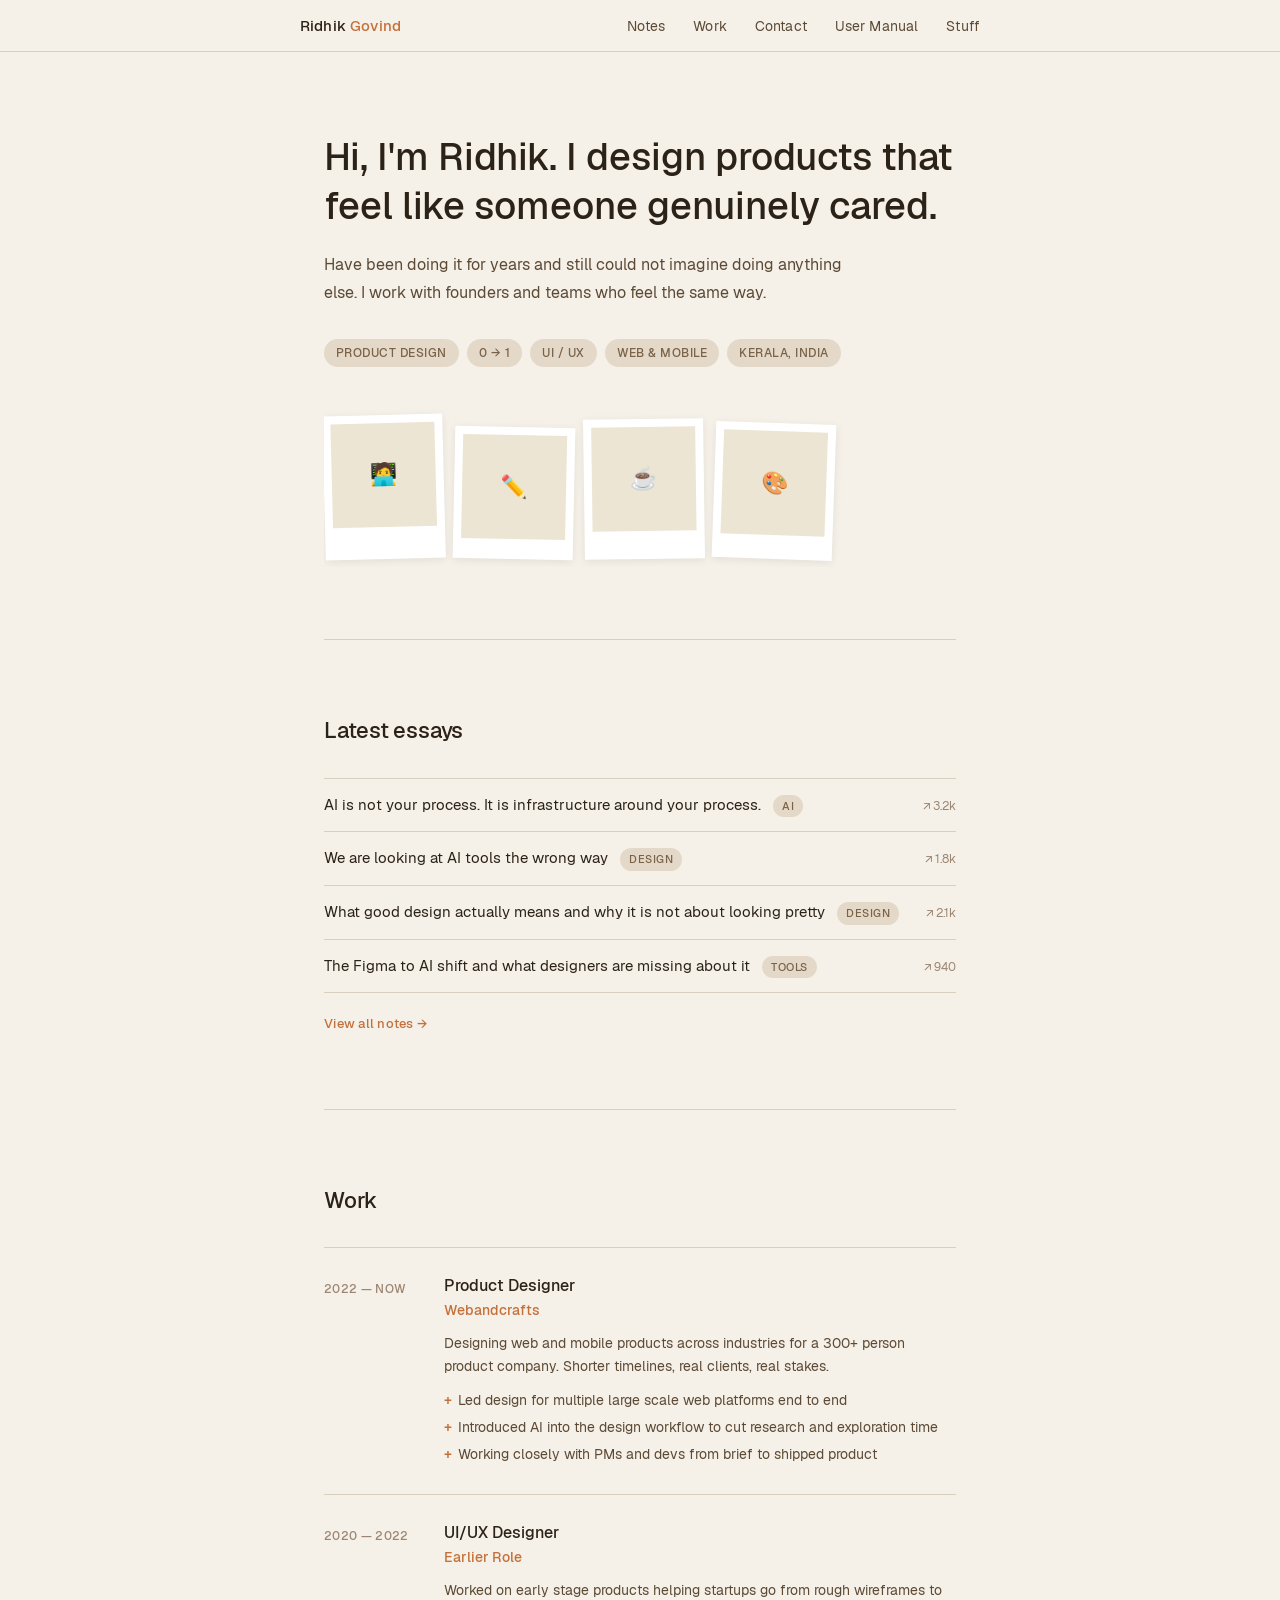
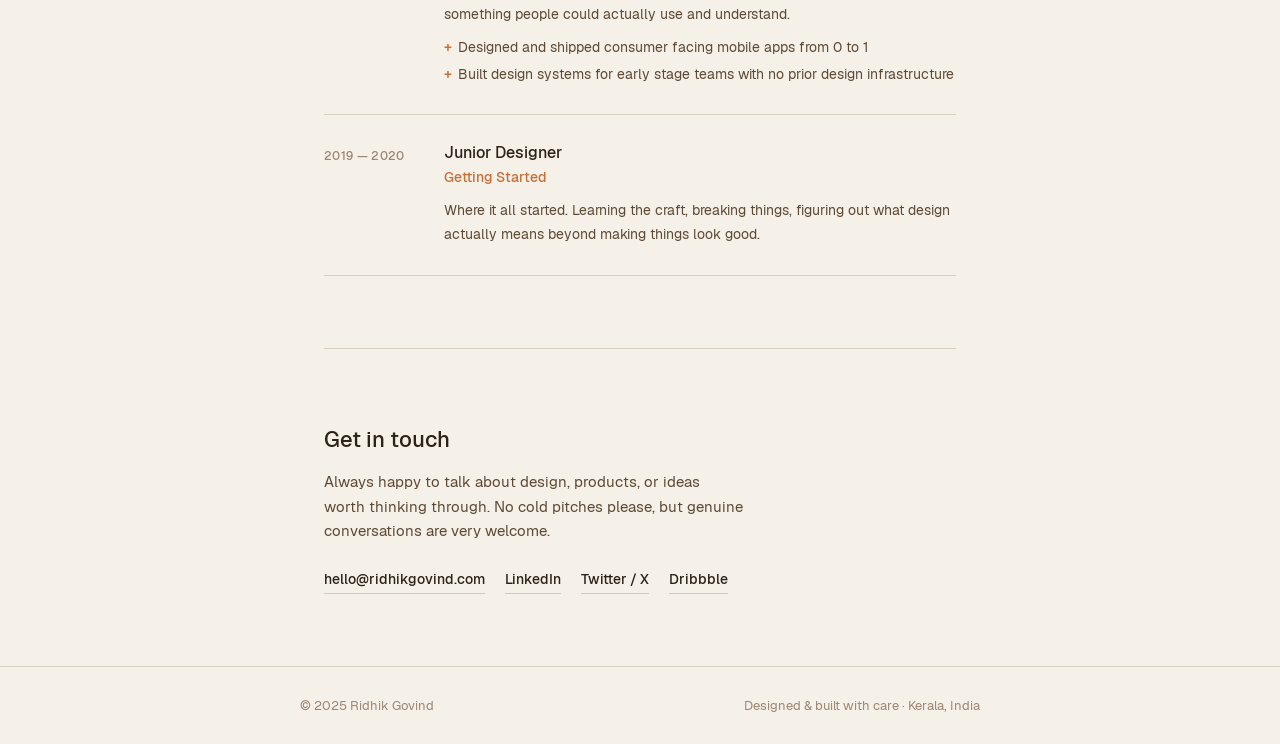
==== index.html @ 0a500653 "intial draft" ====
<!DOCTYPE html>
<html lang="en">

<head>
  <meta charset="UTF-8" />
  <meta name="viewport" content="width=device-width, initial-scale=1.0" />
  <title>Ridhik Govind</title>

  <link rel="stylesheet" href="styles.css">
</head>

<body>

  <!-- NAV -->
  <nav>
    <a href="#" class="nav-name">Ridhik <span>Govind</span></a>
    <ul class="nav-links">
      <li><a href="#writing">Notes</a></li>
      <li><a href="#experience">Work</a></li>
      <li><a href="#contact">Contact</a></li>
      <li><a href="#">User Manual</a></li>
      <li><a href="#">Stuff</a></li>
    </ul>
  </nav>

  <main>

    <!-- HERO -->
    <section class="hero">
      <h1 class="hero-greeting">
        Hi, I'm Ridhik. I design products that feel like someone genuinely cared.


      </h1>
      <p class="hero-sub">
        Have been doing it for years and still could not imagine doing anything else.
        I work with founders and teams who feel the same way.
      </p>
      <div class="hero-tags">
        <span class="tag">Product Design</span>
        <span class="tag">0 → 1</span>
        <span class="tag">UI / UX</span>
        <span class="tag">Web & Mobile</span>
        <span class="tag">Kerala, India</span>
      </div>

      <!-- Polaroid photo placeholders -->
      <div class="photo-strip">
        <div class="polaroid">
          <div class="polaroid-img">🧑‍💻</div>
        </div>
        <div class="polaroid">
          <div class="polaroid-img">✏️</div>
        </div>
        <div class="polaroid">
          <div class="polaroid-img">☕</div>
        </div>
        <div class="polaroid">
          <div class="polaroid-img">🎨</div>
        </div>
      </div>
    </section>

    <!-- WRITING -->
    <section id="writing">
      <h2 class="section-label">Latest essays</h2>
      <div class="essay-list">

        <a href="#" class="essay-item">
          <div class="essay-left">
            <span class="essay-title">AI is not your process. It is infrastructure around your process.</span>
            <span class="essay-tag">AI</span>
          </div>
          <span class="essay-reads">↗ 3.2k</span>
        </a>

        <a href="#" class="essay-item">
          <div class="essay-left">
            <span class="essay-title">We are looking at AI tools the wrong way</span>
            <span class="essay-tag">Design</span>
          </div>
          <span class="essay-reads">↗ 1.8k</span>
        </a>

        <a href="#" class="essay-item">
          <div class="essay-left">
            <span class="essay-title">What good design actually means and why it is not about looking pretty</span>
            <span class="essay-tag">Design</span>
          </div>
          <span class="essay-reads">↗ 2.1k</span>
        </a>

        <a href="#" class="essay-item">
          <div class="essay-left">
            <span class="essay-title">The Figma to AI shift and what designers are missing about it</span>
            <span class="essay-tag">Tools</span>
          </div>
          <span class="essay-reads">↗ 940</span>
        </a>

      </div>
      <a href="#" class="view-all">View all notes →</a>
    </section>

    <!-- EXPERIENCE -->
    <section id="experience">
      <h2 class="section-label">Work</h2>
      <div class="exp-list">

        <div class="exp-item">
          <span class="exp-period">2022 — Now</span>
          <div>
            <div class="exp-role">Product Designer</div>
            <div class="exp-company">Webandcrafts</div>
            <p class="exp-desc">Designing web and mobile products across industries for a 300+ person product company.
              Shorter timelines, real clients, real stakes.</p>
            <ul class="exp-bullets">
              <li>Led design for multiple large scale web platforms end to end</li>
              <li>Introduced AI into the design workflow to cut research and exploration time</li>
              <li>Working closely with PMs and devs from brief to shipped product</li>
            </ul>
          </div>
        </div>

        <div class="exp-item">
          <span class="exp-period">2020 — 2022</span>
          <div>
            <div class="exp-role">UI/UX Designer</div>
            <div class="exp-company">Earlier Role</div>
            <p class="exp-desc">Worked on early stage products helping startups go from rough wireframes to something
              people could actually use and understand.</p>
            <ul class="exp-bullets">
              <li>Designed and shipped consumer facing mobile apps from 0 to 1</li>
              <li>Built design systems for early stage teams with no prior design infrastructure</li>
            </ul>
          </div>
        </div>

        <div class="exp-item">
          <span class="exp-period">2019 — 2020</span>
          <div>
            <div class="exp-role">Junior Designer</div>
            <div class="exp-company">Getting Started</div>
            <p class="exp-desc">Where it all started. Learning the craft, breaking things, figuring out what design
              actually means beyond making things look good.</p>
          </div>
        </div>

      </div>
    </section>

    <!-- CONTACT -->
    <section id="contact">
      <h2 class="contact-heading">Get in touch</h2>
      <p class="contact-sub">
        Always happy to talk about design, products, or ideas worth thinking through. No cold pitches please, but
        genuine conversations are very welcome.
      </p>
      <div class="contact-links">
        <a href="mailto:hello@ridhikgovind.com">hello@ridhikgovind.com</a>
        <a href="#">LinkedIn</a>
        <a href="#">Twitter / X</a>
        <a href="#">Dribbble</a>
      </div>
    </section>

  </main>

  <!-- FOOTER -->
  <footer>
    <span>© 2025 Ridhik Govind</span>
    <span>Designed & built with care · Kerala, India</span>
  </footer>

</body>

</html>
---- styles.css ----
@font-face {
  font-family: 'Geist';
  src: url('fonts/Geist-Regular.woff2') format('woff2');
  font-weight: 400;
  font-style: normal;
  font-display: swap;
}

@font-face {
  font-family: 'Geist';
  src: url('fonts/Geist-Medium.woff2') format('woff2');
  font-weight: 500;
  font-style: normal;
  font-display: swap;
}

@font-face {
  font-family: 'Geist';
  src: url('fonts/Geist-SemiBold.woff2') format('woff2');
  font-weight: 600;
  font-style: normal;
  font-display: swap;
}

@font-face {
  font-family: 'Geist';
  src: url('fonts/Geist-Bold.woff2') format('woff2');
  font-weight: 700;
  font-style: normal;
  font-display: swap;
}

@font-face {
  font-family: 'Geist';
  src: url('fonts/Geist-Black.woff2') format('woff2');
  font-weight: 900;
  font-style: normal;
  font-display: swap;
}

:root {
  --bg:        #f5f0e8;
  --bg-warm:   #ede6d6;
  --bg-card:   #ede5d4;
  --ink:       #2b2218;
  --ink-mid:   #5c4a35;
  --ink-soft:  #9c8672;
  --accent:    #c4703a;
  --accent-lt: #e8c4a0;
  --rule:      #d9cfc0;
  --tag-bg:    #e4d9c8;
  --tag-ink:   #7a6248;
  --serif:     'Geist', sans-serif;
  --sans:      'Geist', sans-serif;
}


*, *::before, *::after { box-sizing: border-box; margin: 0; padding: 0; }

html { scroll-behavior: smooth; }

body {
  background: var(--bg);
  color: var(--ink);
  font-family: var(--sans);
  font-size: 16px;
  line-height: 1.7;
  -webkit-font-smoothing: antialiased;
}

/* NAV */
nav {
  position: sticky;
  top: 0;
  z-index: 100;
  background: var(--bg);
  border-bottom: 1px solid var(--rule);
  padding: 0 max(24px, calc((100vw - 680px) / 2));
  display: flex;
  align-items: center;
  justify-content: space-between;
  height: 52px;
}

.nav-name {
  font-family: var(--serif);
  font-size: 15px;
  font-weight: 500;
  color: var(--ink);
  text-decoration: none;
  letter-spacing: 0.01em;
}

.nav-name span { color: var(--accent); }

.nav-links {
  display: flex;
  gap: 28px;
  list-style: none;
}

.nav-links a {
  font-size: 13.5px;
  color: var(--ink-mid);
  text-decoration: none;
  font-weight: 400;
  letter-spacing: 0.01em;
  transition: color 0.2s;
}

.nav-links a:hover { color: var(--accent); }

/* MAIN CONTENT WRAPPER */
main {
  max-width: 680px;
  margin: 0 auto;
  padding: 0 24px;
}

/* SECTION SPACING */
section { padding: 72px 0; }
section + section { border-top: 1px solid var(--rule); }

/* HERO */
.hero { padding-top: 80px; padding-bottom: 72px; }

.hero-greeting {
  font-family: var(--serif);
  font-size: clamp(28px, 5vw, 38px);
  font-weight: 500;
  line-height: 1.3;
  color: var(--ink);
  margin-bottom: 20px;
}

.hero-greeting em {
  font-style: italic;
  color: var(--accent);
}

.hero-sub {
  font-size: 16px;
  color: var(--ink-mid);
  line-height: 1.75;
  max-width: 520px;
  margin-bottom: 32px;
}

.hero-tags {
  display: flex;
  flex-wrap: wrap;
  gap: 8px;
}

.tag {
  font-size: 12px;
  font-weight: 500;
  letter-spacing: 0.04em;
  text-transform: uppercase;
  background: var(--tag-bg);
  color: var(--tag-ink);
  padding: 4px 12px;
  border-radius: 100px;
}

/* PHOTOS ROW — scattered polaroid feel */
.photo-strip {
  display: flex;
  gap: 10px;
  margin: 40px 0 0;
  padding: 8px 0;
  overflow-x: auto;
  scrollbar-width: none;
}

.photo-strip::-webkit-scrollbar { display: none; }

.polaroid {
  flex-shrink: 0;
  width: 120px;
  background: #fff;
  padding: 8px 8px 20px;
  box-shadow: 0 2px 8px rgba(0,0,0,0.08);
  transform: rotate(-1.5deg);
}

.polaroid:nth-child(2) { transform: rotate(1.2deg); margin-top: 12px; }
.polaroid:nth-child(3) { transform: rotate(-0.8deg); margin-top: 4px; }
.polaroid:nth-child(4) { transform: rotate(2deg); margin-top: 8px; }

.polaroid-img {
  width: 100%;
  aspect-ratio: 1;
  background: var(--bg-card);
  display: flex;
  align-items: center;
  justify-content: center;
  font-size: 22px;
}

/* SECTION HEADERS */
.section-label {
  font-family: var(--serif);
  font-size: 22px;
  font-weight: 500;
  color: var(--ink);
  margin-bottom: 28px;
  letter-spacing: -0.01em;
}

/* WRITING */
.essay-list { display: flex; flex-direction: column; gap: 0; }

.essay-item {
  display: flex;
  align-items: baseline;
  justify-content: space-between;
  gap: 16px;
  padding: 14px 0;
  border-bottom: 1px solid var(--rule);
  text-decoration: none;
  color: inherit;
  transition: color 0.15s;
}

.essay-item:first-child { border-top: 1px solid var(--rule); }
.essay-item:hover .essay-title { color: var(--accent); }

.essay-left { display: flex; align-items: baseline; gap: 12px; flex: 1; min-width: 0; }

.essay-title {
  font-size: 14.5px;
  font-weight: 400;
  color: var(--ink);
  transition: color 0.15s;
  white-space: nowrap;
  overflow: hidden;
  text-overflow: ellipsis;
}

.essay-tag {
  font-size: 11px;
  font-weight: 500;
  letter-spacing: 0.05em;
  text-transform: uppercase;
  background: var(--tag-bg);
  color: var(--tag-ink);
  padding: 2px 9px;
  border-radius: 100px;
  white-space: nowrap;
  flex-shrink: 0;
}

.essay-reads {
  font-size: 12px;
  color: var(--ink-soft);
  white-space: nowrap;
  flex-shrink: 0;
}

.view-all {
  display: inline-flex;
  align-items: center;
  gap: 6px;
  margin-top: 20px;
  font-size: 13px;
  font-weight: 500;
  color: var(--accent);
  text-decoration: none;
  letter-spacing: 0.02em;
  transition: gap 0.2s;
}

.view-all:hover { gap: 10px; }

/* EXPERIENCE */
.exp-list { display: flex; flex-direction: column; gap: 0; }

.exp-item {
  display: grid;
  grid-template-columns: 96px 1fr;
  gap: 0 24px;
  padding: 28px 0;
  border-bottom: 1px solid var(--rule);
}

.exp-item:first-child { border-top: 1px solid var(--rule); }

.exp-period {
  font-size: 11.5px;
  color: var(--ink-soft);
  letter-spacing: 0.03em;
  padding-top: 3px;
  text-transform: uppercase;
  font-weight: 500;
}

.exp-role {
  font-family: var(--serif);
  font-size: 16px;
  font-weight: 500;
  color: var(--ink);
  line-height: 1.3;
  margin-bottom: 2px;
}

.exp-company {
  font-size: 13.5px;
  color: var(--accent);
  font-weight: 500;
  margin-bottom: 10px;
}

.exp-desc {
  font-size: 14px;
  color: var(--ink-mid);
  line-height: 1.7;
}

.exp-bullets {
  margin-top: 10px;
  padding-left: 0;
  list-style: none;
  display: flex;
  flex-direction: column;
  gap: 4px;
}

.exp-bullets li {
  font-size: 13.5px;
  color: var(--ink-mid);
  padding-left: 14px;
  position: relative;
}

.exp-bullets li::before {
  content: '+';
  position: absolute;
  left: 0;
  color: var(--accent);
  font-weight: 600;
}

/* CONTACT */
.contact-heading {
  font-family: var(--serif);
  font-size: 22px;
  font-weight: 500;
  margin-bottom: 12px;
}

.contact-sub {
  font-size: 14.5px;
  color: var(--ink-mid);
  margin-bottom: 24px;
  max-width: 420px;
}

.contact-links {
  display: flex;
  gap: 20px;
  flex-wrap: wrap;
}

.contact-links a {
  font-size: 14px;
  font-weight: 500;
  color: var(--ink);
  text-decoration: none;
  border-bottom: 1.5px solid var(--accent-lt);
  padding-bottom: 1px;
  transition: border-color 0.2s, color 0.2s;
}

.contact-links a:hover {
  color: var(--accent);
  border-color: var(--accent);
}

/* FOOTER */
footer {
  border-top: 1px solid var(--rule);
  padding: 28px max(24px, calc((100vw - 680px) / 2));
  display: flex;
  align-items: center;
  justify-content: space-between;
  font-size: 12.5px;
  color: var(--ink-soft);
}

footer a { color: var(--ink-soft); text-decoration: none; }
footer a:hover { color: var(--accent); }

/* FADE IN */
@keyframes fadeUp {
  from { opacity: 0; transform: translateY(16px); }
  to   { opacity: 1; transform: translateY(0); }
}

.hero-greeting { animation: fadeUp 0.6s ease both; }
.hero-sub      { animation: fadeUp 0.6s 0.1s ease both; }
.hero-tags     { animation: fadeUp 0.6s 0.2s ease both; }
.photo-strip   { animation: fadeUp 0.6s 0.3s ease both; }

/* RESPONSIVE */
@media (max-width: 520px) {
  .exp-item { grid-template-columns: 1fr; gap: 4px; }
  .exp-period { margin-bottom: 4px; }
  .nav-links { gap: 16px; }
  .nav-links li:nth-child(n+3) { display: none; }
}
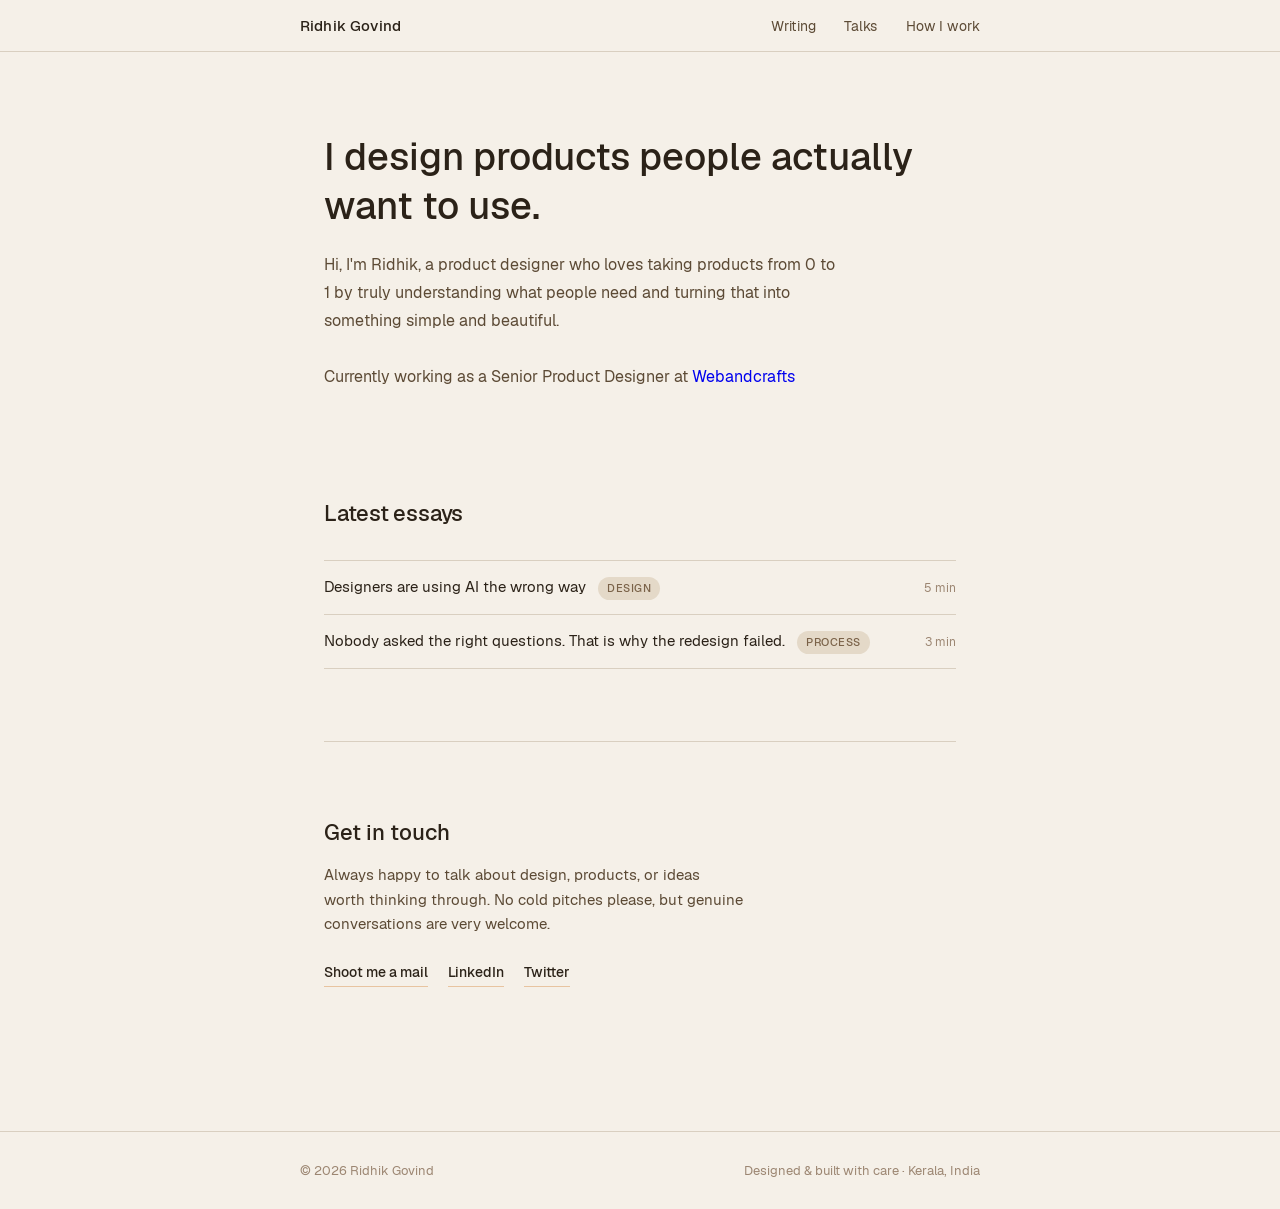
==== commit 6a433eb7: "feat: Implement comprehensive SEO metadata, favicons, and new content pages for writing, talks, and " ====
--- a/index.html
+++ b/index.html
@@ -2,9 +2,64 @@
 <html lang="en">
 
 <head>
+  <!-- Primary Meta Tags -->
   <meta charset="UTF-8" />
   <meta name="viewport" content="width=device-width, initial-scale=1.0" />
-  <title>Ridhik Govind</title>
+  <title>Ridhik Govind — Product Designer </title>
+  <meta name="title" content="Ridhik Govind - Product Designer" />
+  <meta name="description" content="I design products people actually want to use." />
+  <meta name="keywords"
+    content="product designer, UI UX designer, product designer India, Ridhik Govind, senior product designer, UX designer , product design portfolio" />
+  <meta name="author" content="Ridhik Govind" />
+  <meta name="robots" content="index, follow" />
+  <link rel="canonical" href="https://ridhikgovind.com/" />
+
+  <!-- Open Graph / Facebook / LinkedIn -->
+  <meta property="og:type" content="website" />
+  <meta property="og:url" content="https://ridhikgovind.com/" />
+  <meta property="og:title" content="Ridhik Govind — Product Designer" />
+  <meta property="og:description"
+    content="I design products people actually want to use." />
+  <meta property="og:image" content="https://ridhikgovind.com/og-image.jpg" />
+  <meta property="og:image:width" content="1200" />
+  <meta property="og:image:height" content="630" />
+  <meta property="og:site_name" content="Ridhik Govind" />
+  <meta property="og:locale" content="en_IN" />
+
+  <!-- Twitter Card -->
+  <meta name="twitter:card" content="summary_large_image" />
+  <meta name="twitter:url" content="https://ridhikgovind.com/" />
+  <meta name="twitter:title" content="Ridhik Govind — Product Designer" />
+  <meta name="twitter:description"
+    content="I design products people actually want to use." />
+  <meta name="twitter:image" content="https://ridhikgovind.com/og-image.jpg" />
+  <meta name="twitter:creator" content="@fluffyRidz" />
+
+  <!-- Structured Data / Schema Markup -->
+  <script type="application/ld+json">
+  {
+    "@context": "https://schema.org",
+    "@type": "Person",
+    "name": "Ridhik Govind",
+    "url": "https://ridhikgovind.com",
+    "image": "https://ridhikgovind.com/og-image.jpg",
+    "jobTitle": "Product Designer",
+    "worksFor": {
+      "@type": "Organization",
+      "name": "Webandcrafts"
+    },
+   
+    "description": "I design products people actually want to use.",
+    "sameAs": [
+      "https://in.linkedin.com/in/ridhikgovind",
+      "https://x.com/fluffyRidz"
+    ]
+  }
+  </script>
+
+  <!-- Favicon -->
+  <link rel="icon" type="image/x-icon" href="/favicon.ico" />
+  <link rel="apple-touch-icon" sizes="180x180" href="/apple-touch-icon.png" />
 
   <link rel="stylesheet" href="styles.css">
 </head>
@@ -13,164 +68,87 @@
 
   <!-- NAV -->
   <nav>
-    <a href="#" class="nav-name">Ridhik <span>Govind</span></a>
+    <a href="index.html" class="nav-name">Ridhik Govind</a>
     <ul class="nav-links">
-      <li><a href="#writing">Notes</a></li>
-      <li><a href="#experience">Work</a></li>
-      <li><a href="#contact">Contact</a></li>
-      <li><a href="#">User Manual</a></li>
-      <li><a href="#">Stuff</a></li>
+      <!-- <li><a href="#work">Work</a></li> -->
+      <li><a href="writing.html">Writing</a></li>
+      <li><a href="talks.html">Talks</a></li>
+      <li><a href="how-i-work.html">How I work</a></li>
     </ul>
   </nav>
+
 
   <main>
 
     <!-- HERO -->
     <section class="hero">
       <h1 class="hero-greeting">
-        Hi, I'm Ridhik. I design products that feel like someone genuinely cared.
+        I design products people actually want to use.
+      </h1>
+      <p class="hero-sub">
+        Hi, I'm Ridhik, a product designer who loves taking products from 0 to 1 by truly understanding what people need and turning that into something simple and beautiful. <br><br>
+
+        <span>Currently working as a Senior Product Designer at <a
+            href="https://webandcrafts.com">Webandcrafts</a></span>
+      </p>
 
 
-      </h1>
-      <p class="hero-sub">
-        Have been doing it for years and still could not imagine doing anything else.
-        I work with founders and teams who feel the same way.
-      </p>
-      <div class="hero-tags">
-        <span class="tag">Product Design</span>
-        <span class="tag">0 → 1</span>
-        <span class="tag">UI / UX</span>
-        <span class="tag">Web & Mobile</span>
-        <span class="tag">Kerala, India</span>
-      </div>
 
-      <!-- Polaroid photo placeholders -->
-      <div class="photo-strip">
-        <div class="polaroid">
-          <div class="polaroid-img">🧑‍💻</div>
+
+      <!-- WRITING -->
+      <section id="writing">
+        <h2 class="section-label">Latest essays</h2>
+        <div class="essay-list">
+
+          <a href="writing/designers-using-ai-wrong.html" class="essay-item">
+            <div class="essay-left">
+              <span class="essay-title">Designers are using AI the wrong way</span>
+              <span class="essay-tag">Design</span>
+            </div>
+            <span class="essay-reads">5 min</span>
+          </a>
+
+          <a href="writing/nobody-asked-the-right-questions.html" class="essay-item">
+            <div class="essay-left">
+              <span class="essay-title">Nobody asked the right questions. That is why the redesign failed.</span>
+              <span class="essay-tag">Process</span>
+            </div>
+            <span class="essay-reads">3 min</span>
+          </a>
+
         </div>
-        <div class="polaroid">
-          <div class="polaroid-img">✏️</div>
+        <!-- <a href="writing.html" class="view-all">View all <span>→</span></a> -->
+      </section>
+
+
+
+      <!-- CONTACT -->
+      <section id="contact">
+        <h2 class="contact-heading">Get in touch</h2>
+        <p class="contact-sub">
+          Always happy to talk about design, products, or ideas worth thinking through. No cold pitches please, but
+          genuine conversations are very welcome.
+        </p>
+        <div class="contact-links">
+          <a href="mailto:ridhik.work@gmail.com">Shoot me a mail</a>
+          <a href="https://in.linkedin.com/in/ridhikgovind" target="_blank" rel="noopener noreferrer">LinkedIn</a>
+          <a href="https://x.com/fluffyRidz" target="_blank" rel="noopener noreferrer">Twitter</a>
+          <!-- <a href="about.html">About</a> -->
+
         </div>
-        <div class="polaroid">
-          <div class="polaroid-img">☕</div>
-        </div>
-        <div class="polaroid">
-          <div class="polaroid-img">🎨</div>
-        </div>
-      </div>
-    </section>
-
-    <!-- WRITING -->
-    <section id="writing">
-      <h2 class="section-label">Latest essays</h2>
-      <div class="essay-list">
-
-        <a href="#" class="essay-item">
-          <div class="essay-left">
-            <span class="essay-title">AI is not your process. It is infrastructure around your process.</span>
-            <span class="essay-tag">AI</span>
-          </div>
-          <span class="essay-reads">↗ 3.2k</span>
-        </a>
-
-        <a href="#" class="essay-item">
-          <div class="essay-left">
-            <span class="essay-title">We are looking at AI tools the wrong way</span>
-            <span class="essay-tag">Design</span>
-          </div>
-          <span class="essay-reads">↗ 1.8k</span>
-        </a>
-
-        <a href="#" class="essay-item">
-          <div class="essay-left">
-            <span class="essay-title">What good design actually means and why it is not about looking pretty</span>
-            <span class="essay-tag">Design</span>
-          </div>
-          <span class="essay-reads">↗ 2.1k</span>
-        </a>
-
-        <a href="#" class="essay-item">
-          <div class="essay-left">
-            <span class="essay-title">The Figma to AI shift and what designers are missing about it</span>
-            <span class="essay-tag">Tools</span>
-          </div>
-          <span class="essay-reads">↗ 940</span>
-        </a>
-
-      </div>
-      <a href="#" class="view-all">View all notes →</a>
-    </section>
-
-    <!-- EXPERIENCE -->
-    <section id="experience">
-      <h2 class="section-label">Work</h2>
-      <div class="exp-list">
-
-        <div class="exp-item">
-          <span class="exp-period">2022 — Now</span>
-          <div>
-            <div class="exp-role">Product Designer</div>
-            <div class="exp-company">Webandcrafts</div>
-            <p class="exp-desc">Designing web and mobile products across industries for a 300+ person product company.
-              Shorter timelines, real clients, real stakes.</p>
-            <ul class="exp-bullets">
-              <li>Led design for multiple large scale web platforms end to end</li>
-              <li>Introduced AI into the design workflow to cut research and exploration time</li>
-              <li>Working closely with PMs and devs from brief to shipped product</li>
-            </ul>
-          </div>
-        </div>
-
-        <div class="exp-item">
-          <span class="exp-period">2020 — 2022</span>
-          <div>
-            <div class="exp-role">UI/UX Designer</div>
-            <div class="exp-company">Earlier Role</div>
-            <p class="exp-desc">Worked on early stage products helping startups go from rough wireframes to something
-              people could actually use and understand.</p>
-            <ul class="exp-bullets">
-              <li>Designed and shipped consumer facing mobile apps from 0 to 1</li>
-              <li>Built design systems for early stage teams with no prior design infrastructure</li>
-            </ul>
-          </div>
-        </div>
-
-        <div class="exp-item">
-          <span class="exp-period">2019 — 2020</span>
-          <div>
-            <div class="exp-role">Junior Designer</div>
-            <div class="exp-company">Getting Started</div>
-            <p class="exp-desc">Where it all started. Learning the craft, breaking things, figuring out what design
-              actually means beyond making things look good.</p>
-          </div>
-        </div>
-
-      </div>
-    </section>
-
-    <!-- CONTACT -->
-    <section id="contact">
-      <h2 class="contact-heading">Get in touch</h2>
-      <p class="contact-sub">
-        Always happy to talk about design, products, or ideas worth thinking through. No cold pitches please, but
-        genuine conversations are very welcome.
-      </p>
-      <div class="contact-links">
-        <a href="mailto:hello@ridhikgovind.com">hello@ridhikgovind.com</a>
-        <a href="#">LinkedIn</a>
-        <a href="#">Twitter / X</a>
-        <a href="#">Dribbble</a>
-      </div>
-    </section>
+      </section>
 
   </main>
 
   <!-- FOOTER -->
   <footer>
-    <span>© 2025 Ridhik Govind</span>
+    <span>© <span id="year">2025</span> Ridhik Govind</span>
     <span>Designed & built with care · Kerala, India</span>
   </footer>
+
+  <script>
+    document.getElementById('year').textContent = new Date().getFullYear();
+  </script>
 
 </body>
 
--- a/styles.css
+++ b/styles.css
@@ -39,25 +39,33 @@
 }
 
 :root {
-  --bg:        #f5f0e8;
-  --bg-warm:   #ede6d6;
-  --bg-card:   #ede5d4;
-  --ink:       #2b2218;
-  --ink-mid:   #5c4a35;
-  --ink-soft:  #9c8672;
-  --accent:    #c4703a;
+  --bg: #f5f0e8;
+  --bg-warm: #ede6d6;
+  --bg-card: #ede5d4;
+  --ink: #2b2218;
+  --ink-mid: #5c4a35;
+  --ink-soft: #9c8672;
+  --accent: #c4703a;
   --accent-lt: #e8c4a0;
-  --rule:      #d9cfc0;
-  --tag-bg:    #e4d9c8;
-  --tag-ink:   #7a6248;
-  --serif:     'Geist', sans-serif;
-  --sans:      'Geist', sans-serif;
-}
-
-
-*, *::before, *::after { box-sizing: border-box; margin: 0; padding: 0; }
-
-html { scroll-behavior: smooth; }
+  --rule: #d9cfc0;
+  --tag-bg: #e4d9c8;
+  --tag-ink: #7a6248;
+  --serif: 'Geist', sans-serif;
+  --sans: 'Geist', sans-serif;
+}
+
+
+*,
+*::before,
+*::after {
+  box-sizing: border-box;
+  margin: 0;
+  padding: 0;
+}
+
+html {
+  scroll-behavior: smooth;
+}
 
 body {
   background: var(--bg);
@@ -66,6 +74,33 @@
   font-size: 16px;
   line-height: 1.7;
   -webkit-font-smoothing: antialiased;
+}
+
+/* GLOBAL LINK HOVER UNDERLINE */
+/* Only applies to inline links — block card anchors are excluded */
+a:not(.essay-full-item):not(.essay-item):not(.talk-item):not(.nav-name) {
+  text-underline-offset: 3px;
+  text-decoration-thickness: 1px;
+  text-decoration-color: transparent;
+  transition:
+    color 0.2s ease,
+    text-decoration-color 0.2s ease;
+}
+
+a:not(.essay-full-item):not(.essay-item):not(.talk-item):not(.nav-name):hover {
+  text-decoration: underline;
+  text-decoration-color: var(--accent);
+  text-decoration-thickness: 1px;
+  text-underline-offset: 3px;
+}
+
+/* Card title-only underline on hover */
+.essay-full-item:hover .essay-full-title,
+.essay-item:hover .essay-title {
+  text-decoration: underline;
+  text-decoration-color: var(--accent);
+  text-decoration-thickness: 1px;
+  text-underline-offset: 2px;
 }
 
 /* NAV */
@@ -91,7 +126,9 @@
   letter-spacing: 0.01em;
 }
 
-.nav-name span { color: var(--accent); }
+.nav-name span {
+  color: var(--accent);
+}
 
 .nav-links {
   display: flex;
@@ -108,7 +145,13 @@
   transition: color 0.2s;
 }
 
-.nav-links a:hover { color: var(--accent); }
+.nav-links a:hover {
+  color: var(--accent);
+  text-decoration: underline;
+  text-decoration-color: var(--accent);
+  text-decoration-thickness: 1px;
+  text-underline-offset: 3px;
+}
 
 /* MAIN CONTENT WRAPPER */
 main {
@@ -118,11 +161,19 @@
 }
 
 /* SECTION SPACING */
-section { padding: 72px 0; }
-section + section { border-top: 1px solid var(--rule); }
+section {
+  padding: 72px 0;
+}
+
+section+section {
+  border-top: 1px solid var(--rule);
+}
 
 /* HERO */
-.hero { padding-top: 80px; padding-bottom: 72px; }
+.hero {
+  padding-top: 80px;
+  padding-bottom: 72px;
+}
 
 .hero-greeting {
   font-family: var(--serif);
@@ -173,20 +224,33 @@
   scrollbar-width: none;
 }
 
-.photo-strip::-webkit-scrollbar { display: none; }
+.photo-strip::-webkit-scrollbar {
+  display: none;
+}
 
 .polaroid {
   flex-shrink: 0;
   width: 120px;
   background: #fff;
   padding: 8px 8px 20px;
-  box-shadow: 0 2px 8px rgba(0,0,0,0.08);
+  box-shadow: 0 2px 8px rgba(0, 0, 0, 0.08);
   transform: rotate(-1.5deg);
 }
 
-.polaroid:nth-child(2) { transform: rotate(1.2deg); margin-top: 12px; }
-.polaroid:nth-child(3) { transform: rotate(-0.8deg); margin-top: 4px; }
-.polaroid:nth-child(4) { transform: rotate(2deg); margin-top: 8px; }
+.polaroid:nth-child(2) {
+  transform: rotate(1.2deg);
+  margin-top: 12px;
+}
+
+.polaroid:nth-child(3) {
+  transform: rotate(-0.8deg);
+  margin-top: 4px;
+}
+
+.polaroid:nth-child(4) {
+  transform: rotate(2deg);
+  margin-top: 8px;
+}
 
 .polaroid-img {
   width: 100%;
@@ -209,7 +273,11 @@
 }
 
 /* WRITING */
-.essay-list { display: flex; flex-direction: column; gap: 0; }
+.essay-list {
+  display: flex;
+  flex-direction: column;
+  gap: 0;
+}
 
 .essay-item {
   display: flex;
@@ -223,10 +291,21 @@
   transition: color 0.15s;
 }
 
-.essay-item:first-child { border-top: 1px solid var(--rule); }
-.essay-item:hover .essay-title { color: var(--accent); }
-
-.essay-left { display: flex; align-items: baseline; gap: 12px; flex: 1; min-width: 0; }
+.essay-item:first-child {
+  border-top: 1px solid var(--rule);
+}
+
+.essay-item:hover .essay-title {
+  color: var(--accent);
+}
+
+.essay-left {
+  display: flex;
+  align-items: baseline;
+  gap: 12px;
+  flex: 1;
+  min-width: 0;
+}
 
 .essay-title {
   font-size: 14.5px;
@@ -271,10 +350,16 @@
   transition: gap 0.2s;
 }
 
-.view-all:hover { gap: 10px; }
+.view-all:hover {
+  gap: 10px;
+}
 
 /* EXPERIENCE */
-.exp-list { display: flex; flex-direction: column; gap: 0; }
+.exp-list {
+  display: flex;
+  flex-direction: column;
+  gap: 0;
+}
 
 .exp-item {
   display: grid;
@@ -284,7 +369,9 @@
   border-bottom: 1px solid var(--rule);
 }
 
-.exp-item:first-child { border-top: 1px solid var(--rule); }
+.exp-item:first-child {
+  border-top: 1px solid var(--rule);
+}
 
 .exp-period {
   font-size: 11.5px;
@@ -388,24 +475,428 @@
   color: var(--ink-soft);
 }
 
-footer a { color: var(--ink-soft); text-decoration: none; }
-footer a:hover { color: var(--accent); }
+footer a {
+  color: var(--ink-soft);
+  text-decoration: none;
+}
+
+footer a:hover {
+  color: var(--accent);
+}
 
 /* FADE IN */
 @keyframes fadeUp {
-  from { opacity: 0; transform: translateY(16px); }
-  to   { opacity: 1; transform: translateY(0); }
-}
-
-.hero-greeting { animation: fadeUp 0.6s ease both; }
-.hero-sub      { animation: fadeUp 0.6s 0.1s ease both; }
-.hero-tags     { animation: fadeUp 0.6s 0.2s ease both; }
-.photo-strip   { animation: fadeUp 0.6s 0.3s ease both; }
+  from {
+    opacity: 0;
+    transform: translateY(16px);
+  }
+
+  to {
+    opacity: 1;
+    transform: translateY(0);
+  }
+}
+
+.hero-greeting {
+  animation: fadeUp 0.6s ease both;
+}
+
+.hero-sub {
+  animation: fadeUp 0.6s 0.1s ease both;
+}
+
+.hero-tags {
+  animation: fadeUp 0.6s 0.2s ease both;
+}
+
+.photo-strip {
+  animation: fadeUp 0.6s 0.3s ease both;
+}
 
 /* RESPONSIVE */
 @media (max-width: 520px) {
-  .exp-item { grid-template-columns: 1fr; gap: 4px; }
-  .exp-period { margin-bottom: 4px; }
-  .nav-links { gap: 16px; }
-  .nav-links li:nth-child(n+3) { display: none; }
-}
+  .exp-item {
+    grid-template-columns: 1fr;
+    gap: 4px;
+  }
+
+  .exp-period {
+    margin-bottom: 4px;
+  }
+
+  .nav-links {
+    gap: 16px;
+  }
+
+  .nav-links li:nth-child(n+3) {
+    display: none;
+  }
+}
+
+/* NAV ACTIVE STATE */
+.nav-links a.nav-active {
+  color: var(--ink);
+  font-weight: 500;
+}
+
+/* PAGE HERO (for inner pages) */
+.page-hero {
+  padding-top: 80px;
+  padding-bottom: 64px;
+}
+
+.page-title {
+  font-size: clamp(28px, 5vw, 38px);
+  font-weight: 600;
+  color: var(--ink);
+  letter-spacing: -0.02em;
+  margin-bottom: 10px;
+  animation: fadeUp 0.6s ease both;
+}
+
+.page-sub {
+  font-size: 16px;
+  color: var(--ink-mid);
+  margin-bottom: 20px;
+  animation: fadeUp 0.6s 0.08s ease both;
+}
+
+.page-body {
+  font-size: 14.5px;
+  color: var(--ink-mid);
+  line-height: 1.8;
+  max-width: 520px;
+  animation: fadeUp 0.6s 0.16s ease both;
+}
+
+.page-body a {
+  color: var(--accent);
+  text-decoration: none;
+  border-bottom: 1px solid var(--accent-lt);
+  transition: border-color 0.2s;
+}
+
+.page-body a:hover {
+  border-color: var(--accent);
+}
+
+/* ─── TALKS PAGE ──────────────────────────────── */
+.talks-section {
+  padding-top: 0;
+}
+
+.talk-list {
+  display: flex;
+  flex-direction: column;
+  gap: 0;
+}
+
+.talk-item {
+  display: flex;
+  flex-direction: column;
+  padding: 24px 0;
+  border-bottom: 1px solid var(--rule);
+  animation: fadeUp 0.5s ease both;
+}
+
+.talk-item:first-child {
+  border-top: 1px solid var(--rule);
+}
+
+.talk-main {
+  display: flex;
+  flex-direction: column;
+  gap: 4px;
+}
+
+.talk-title {
+  font-size: 15px;
+  font-weight: 500;
+  color: var(--ink);
+  line-height: 1.4;
+}
+
+.talk-meta {
+  font-size: 12px;
+  font-weight: 500;
+  letter-spacing: 0.03em;
+  text-transform: uppercase;
+  color: var(--ink-soft);
+  margin-top: 2px;
+}
+
+.talk-desc {
+  font-size: 13.5px;
+  color: var(--ink-mid);
+  line-height: 1.65;
+  margin-top: 6px;
+}
+
+/* ─── WRITING PAGE ────────────────────────────── */
+
+/* Filter tags */
+.filter-tags {
+  display: flex;
+  flex-wrap: wrap;
+  gap: 8px;
+  margin-top: 28px;
+  animation: fadeUp 0.6s 0.24s ease both;
+}
+
+.filter-tag {
+  font-size: 12px;
+  font-weight: 500;
+  letter-spacing: 0.04em;
+  text-transform: uppercase;
+  background: var(--tag-bg);
+  color: var(--tag-ink);
+  padding: 5px 14px;
+  border-radius: 100px;
+  border: 1.5px solid transparent;
+  cursor: pointer;
+  transition: background 0.15s, color 0.15s, border-color 0.15s;
+}
+
+.filter-tag:hover {
+  background: var(--accent-lt);
+  color: var(--ink);
+}
+
+.filter-tag.active {
+  background: var(--accent);
+  color: #fff;
+  border-color: var(--accent);
+}
+
+/* Full essay list */
+.essays-full-section {
+  padding-top: 0;
+}
+
+.essay-full-list {
+  display: flex;
+  flex-direction: column;
+  gap: 0;
+}
+
+.essay-full-item {
+  display: flex;
+  flex-direction: column;
+  gap: 6px;
+  padding: 24px 0;
+  border-bottom: 1px solid var(--rule);
+  text-decoration: none;
+  color: inherit;
+  transition: opacity 0.15s;
+}
+
+.essay-full-item:first-child {
+  border-top: 1px solid var(--rule);
+}
+
+.essay-full-item:hover .essay-full-title {
+  color: var(--accent);
+}
+
+.essay-full-top {
+  display: flex;
+  align-items: flex-start;
+  gap: 10px;
+}
+
+.essay-full-title {
+  font-size: 15px;
+  font-weight: 500;
+  color: var(--ink);
+  line-height: 1.4;
+  transition: color 0.15s;
+}
+
+.essay-full-meta {
+  display: flex;
+  align-items: center;
+  gap: 10px;
+  margin-top: 2px;
+}
+
+.essay-full-date {
+  font-size: 12px;
+  color: var(--ink-soft);
+  letter-spacing: 0.02em;
+}
+
+.essay-full-desc {
+  font-size: 13.5px;
+  color: var(--ink-mid);
+  line-height: 1.65;
+  margin-top: 2px;
+}
+
+/* ─── HOW I WORK PAGE ─────────────────────────── */
+
+.hiw-sections {
+  display: flex;
+  flex-direction: column;
+}
+
+.hiw-section {
+  padding: 52px 0;
+  border-top: 1px solid var(--rule);
+}
+
+.hiw-section-label {
+  font-size: 11px;
+  font-weight: 600;
+  letter-spacing: 0.1em;
+  text-transform: uppercase;
+  color: var(--ink-soft);
+  margin-bottom: 28px;
+}
+
+.hiw-items {
+  display: flex;
+  flex-direction: column;
+  gap: 28px;
+}
+
+.hiw-item {
+  display: flex;
+  flex-direction: column;
+  gap: 6px;
+}
+
+.hiw-item-title {
+  font-size: 15px;
+  font-weight: 500;
+  color: var(--ink);
+  line-height: 1.4;
+}
+
+.hiw-item-body {
+  font-size: 14px;
+  color: var(--ink-mid);
+  line-height: 1.75;
+  max-width: 540px;
+}
+
+.hiw-closing {
+  padding: 52px 0 80px;
+  border-top: 1px solid var(--rule);
+}
+
+.hiw-closing-text {
+  font-size: 14.5px;
+  color: var(--ink-soft);
+  line-height: 1.75;
+  max-width: 520px;
+  font-style: italic;
+}
+
+/* ─── ESSAY READING PAGE ──────────────────────── */
+
+.essay-article {
+  padding: 80px 0 80px;
+}
+
+.essay-article-header {
+  margin-bottom: 52px;
+  padding-bottom: 32px;
+  border-bottom: 1px solid var(--rule);
+  animation: fadeUp 0.6s ease both;
+}
+
+.essay-article-title {
+  font-size: clamp(22px, 4vw, 30px);
+  font-weight: 600;
+  color: var(--ink);
+  line-height: 1.3;
+  letter-spacing: -0.02em;
+  margin-bottom: 16px;
+}
+
+.essay-article-meta {
+  display: flex;
+  align-items: center;
+  gap: 10px;
+  flex-wrap: wrap;
+}
+
+.essay-article-date {
+  font-size: 12.5px;
+  color: var(--ink-soft);
+}
+
+.essay-article-divider {
+  font-size: 12px;
+  color: var(--rule);
+}
+
+.essay-article-read-time {
+  font-size: 12.5px;
+  color: var(--ink-soft);
+}
+
+/* Read time in essay listing */
+.essay-full-read-time {
+  font-size: 12px;
+  color: var(--ink-soft);
+  letter-spacing: 0.01em;
+}
+
+/* Article body */
+.essay-article-body {
+  display: flex;
+  flex-direction: column;
+  gap: 24px;
+  animation: fadeUp 0.6s 0.1s ease both;
+}
+
+.essay-article-body p {
+  font-size: 16px;
+  color: var(--ink-mid);
+  line-height: 1.85;
+  max-width: 600px;
+}
+
+.essay-article-body p:first-child {
+  font-size: 17px;
+  color: var(--ink);
+  font-weight: 400;
+}
+
+/* Article footer */
+.essay-article-footer {
+  margin-top: 64px;
+  padding-top: 32px;
+  border-top: 1px solid var(--rule);
+}
+
+/* Suggested essays section */
+.suggested-section {
+  margin-bottom: 40px;
+}
+
+.suggested-heading {
+  font-size: 11px;
+  font-weight: 600;
+  letter-spacing: 0.1em;
+  text-transform: uppercase;
+  color: var(--ink-soft);
+  margin-bottom: 4px;
+}
+
+/* Back link */
+.essay-back-link {
+  display: inline-block;
+  margin-top: 4px;
+  font-size: 13px;
+  font-weight: 500;
+  color: var(--ink-mid);
+  text-decoration: none;
+  letter-spacing: 0.01em;
+  transition: color 0.2s;
+}
+
+.essay-back-link:hover {
+  color: var(--accent);
+}
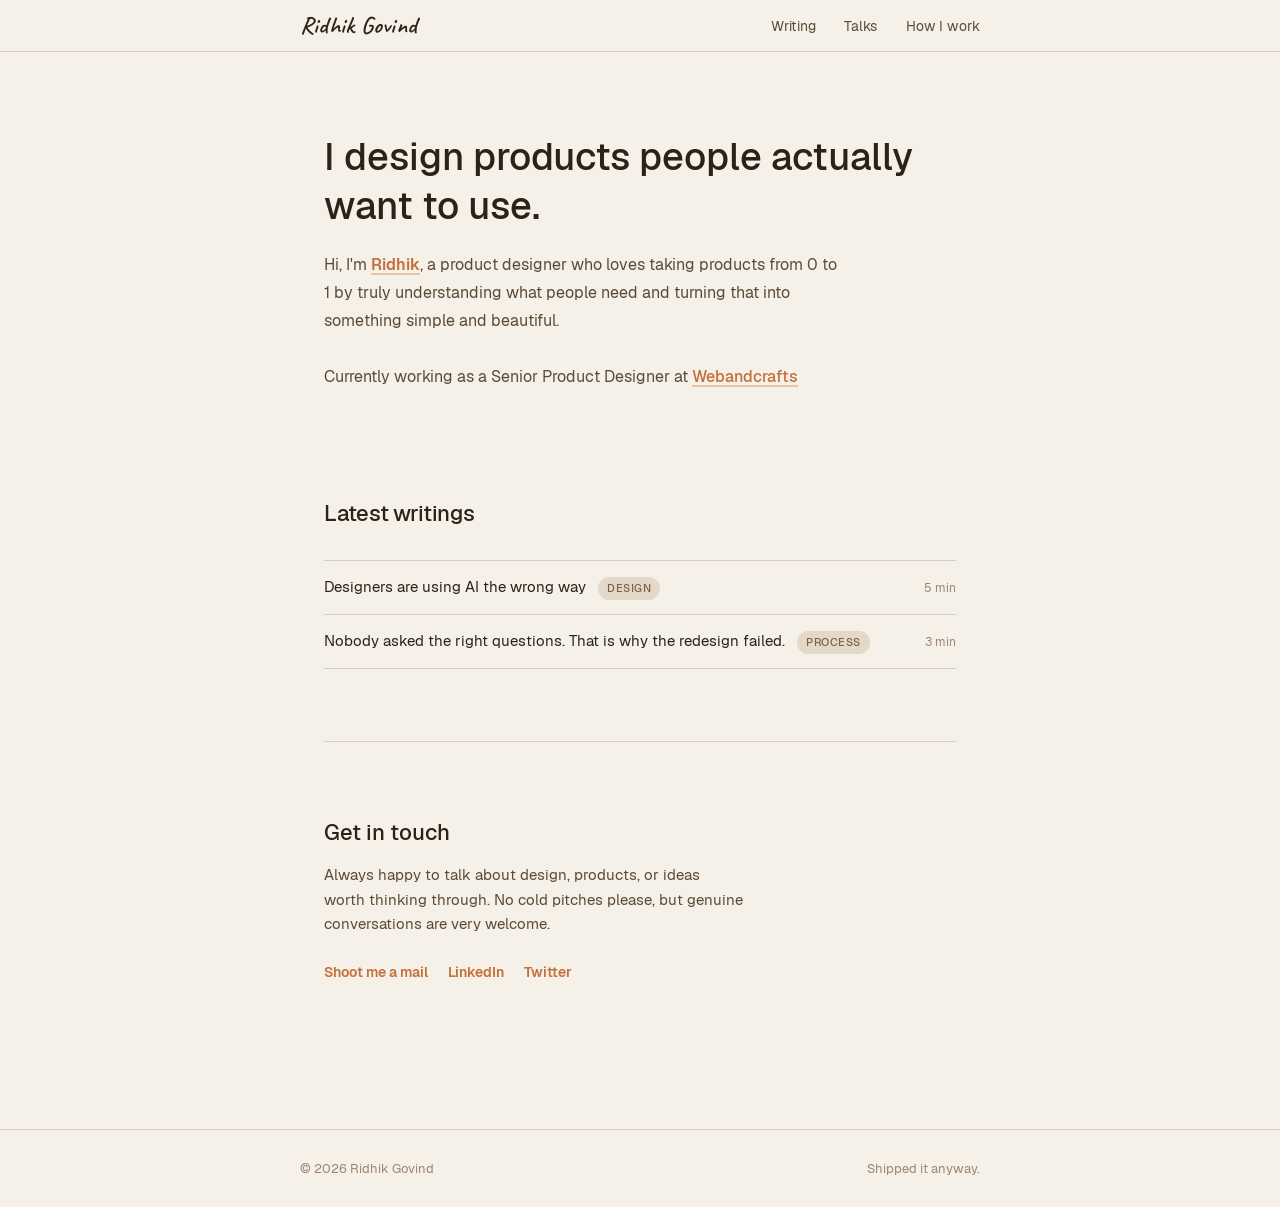
==== commit c565cdbc: "feat: Add new writing pieces, implement dynamic footer quips, and enhance UI with new hover effects " ====
--- a/index.html
+++ b/index.html
@@ -18,8 +18,7 @@
   <meta property="og:type" content="website" />
   <meta property="og:url" content="https://ridhikgovind.com/" />
   <meta property="og:title" content="Ridhik Govind — Product Designer" />
-  <meta property="og:description"
-    content="I design products people actually want to use." />
+  <meta property="og:description" content="I design products people actually want to use." />
   <meta property="og:image" content="https://ridhikgovind.com/og-image.jpg" />
   <meta property="og:image:width" content="1200" />
   <meta property="og:image:height" content="630" />
@@ -30,8 +29,7 @@
   <meta name="twitter:card" content="summary_large_image" />
   <meta name="twitter:url" content="https://ridhikgovind.com/" />
   <meta name="twitter:title" content="Ridhik Govind — Product Designer" />
-  <meta name="twitter:description"
-    content="I design products people actually want to use." />
+  <meta name="twitter:description" content="I design products people actually want to use." />
   <meta name="twitter:image" content="https://ridhikgovind.com/og-image.jpg" />
   <meta name="twitter:creator" content="@fluffyRidz" />
 
@@ -86,10 +84,11 @@
         I design products people actually want to use.
       </h1>
       <p class="hero-sub">
-        Hi, I'm Ridhik, a product designer who loves taking products from 0 to 1 by truly understanding what people need and turning that into something simple and beautiful. <br><br>
+        Hi, I'm <span class="hero-name-hover">Ridhik</span>, a product designer who loves taking products from 0 to 1 by
+        truly understanding what people need
+        and turning that into something simple and beautiful. <br><br>
 
-        <span>Currently working as a Senior Product Designer at <a
-            href="https://webandcrafts.com">Webandcrafts</a></span>
+        <span>Currently working as a Senior Product Designer at <span class="hero-wac-hover">Webandcrafts</span></span>
       </p>
 
 
@@ -97,7 +96,7 @@
 
       <!-- WRITING -->
       <section id="writing">
-        <h2 class="section-label">Latest essays</h2>
+        <h2 class="section-label">Latest writings</h2>
         <div class="essay-list">
 
           <a href="writing/designers-using-ai-wrong.html" class="essay-item">
@@ -143,11 +142,30 @@
   <!-- FOOTER -->
   <footer>
     <span>© <span id="year">2025</span> Ridhik Govind</span>
-    <span>Designed & built with care · Kerala, India</span>
+    <span id="footer-quip"></span>
   </footer>
 
   <script>
     document.getElementById('year').textContent = new Date().getFullYear();
+
+    const quips = [
+      "Still not sure if that padding is right.",
+      "The client wanted it blue. We compromised.",
+      "Shipped it anyway.",
+      "Somewhere between the brief and Figma, the truth lives.",
+      "The design was perfect. Then the meeting happened.",
+      "Built with too much tea and not enough sleep.",
+      "The first version was worse. Trust me.",
+      "Figma crashed twice making this.",
+      "The font took longer to pick than the layout.",
+      "Designed by someone who still zooms into pixels at 3am.",
+      "The PM said two weeks. It took four. Worth it.",
+      "Every screen you see went through at least five bad versions first.",
+      "I almost went with a different shade of brown.",
+      "Designed in Kerala, overthought everywhere.",
+      "The spacing is intentional. Mostly."
+    ];
+    document.getElementById("footer-quip").textContent = quips[Math.floor(Math.random() * quips.length)];
   </script>
 
 </body>
--- a/styles.css
+++ b/styles.css
@@ -1,3 +1,5 @@
+@import url('https://fonts.googleapis.com/css2?family=Caveat:wght@600&display=swap');
+
 @font-face {
   font-family: 'Geist';
   src: url('fonts/Geist-Regular.woff2') format('woff2');
@@ -118,16 +120,59 @@
 }
 
 .nav-name {
-  font-family: var(--serif);
-  font-size: 15px;
-  font-weight: 500;
+  font-family: 'Caveat', cursive;
+  font-size: 24px;
+  font-weight: 600;
   color: var(--ink);
   text-decoration: none;
   letter-spacing: 0.01em;
+  position: relative;
+  display: inline-flex;
 }
 
 .nav-name span {
   color: var(--accent);
+}
+
+/* Chat Bubble on Hover */
+.nav-name::after {
+  content: "Hey you! \1F44B";
+  /* Wave emoji using Unicode escape if necessary, but direct char works too: 👋 */
+  position: absolute;
+  top: calc(100% + 4px);
+  left: 0;
+  background: #1a1a1a;
+  color: #ffffff;
+  font-family: var(--sans);
+  font-size: 13px;
+  font-weight: 500;
+  padding: 6px 12px;
+  border-radius: 14px;
+  border-top-left-radius: 2px;
+  /* Speech bubble tail pointing to text */
+  white-space: nowrap;
+
+  /* 3D and shadow styling */
+  box-shadow:
+    0px 4px 14px rgba(0, 0, 0, 0.15),
+    0px 2px 4px rgba(0, 0, 0, 0.1),
+    0px 1px 0px rgba(255, 255, 255, 0.1) inset,
+    0px -2px 0px rgba(0, 0, 0, 0.2) inset,
+    0px 0px 0px 1px rgba(0, 0, 0, 0.2);
+
+  opacity: 0;
+  visibility: hidden;
+  pointer-events: none;
+  transform: translateY(10px) scale(0.95);
+  transform-origin: top left;
+  transition: all 0.4s cubic-bezier(0.16, 1, 0.3, 1);
+  z-index: 200;
+}
+
+.nav-name:hover::after {
+  opacity: 1;
+  visibility: visible;
+  transform: translateY(0px) scale(1);
 }
 
 .nav-links {
@@ -195,6 +240,101 @@
   line-height: 1.75;
   max-width: 520px;
   margin-bottom: 32px;
+}
+
+.hero-name-hover {
+  font-weight: 600;
+  color: var(--accent);
+  text-decoration: underline;
+  text-decoration-color: var(--accent-lt);
+  text-decoration-thickness: 1.5px;
+  text-underline-offset: 3px;
+  position: relative;
+  display: inline-block;
+  cursor: pointer;
+  transition: color 0.2s;
+}
+
+.hero-name-hover::before {
+  content: "";
+  position: absolute;
+  top: 100%;
+  margin-top: 2px; /* Line height padding covers ~6px, this adds 2px for precisely 8px visual gap */
+  bottom: auto;
+  left: 50%;
+  width: 150px;
+  height: 160px;
+  background-image: url('ridhik-polaroid-4-onhover.jpg');
+  background-size: contain;
+  background-repeat: no-repeat;
+  background-position: center;
+  mix-blend-mode: multiply; /* Gracefully removes the jpeg background */
+  /* Replaced border and box-shadow to prevent weird clipping boundaries */
+
+  /* Initial state: Angled 10 degrees, dropped slightly */
+  opacity: 0;
+  visibility: hidden;
+  pointer-events: none;
+  transform: translateX(-50%) translateY(24px) rotate(10deg);
+  /* Fast ease in, smooth ease out */
+  transition: all 0.6s cubic-bezier(0.16, 1, 0.3, 1);
+  z-index: 9999;
+}
+
+.hero-name-hover:hover {
+  z-index: 50; /* Forces the container to climb above all sibling text layers */
+}
+
+.hero-name-hover:hover::before {
+  opacity: 1;
+  visibility: visible;
+  /* Final state: Moves up, maintains 10 degrees */
+  transform: translateX(-50%) translateY(0) rotate(10deg);
+}
+
+.hero-wac-hover {
+  font-weight: 500;
+  color: var(--accent);
+  text-decoration: underline;
+  text-decoration-color: var(--accent-lt);
+  text-decoration-thickness: 1.5px;
+  text-underline-offset: 3px;
+  position: relative;
+  display: inline-block;
+  cursor: pointer;
+  transition: color 0.2s;
+}
+
+.hero-wac-hover:hover {
+  color: var(--accent);
+  z-index: 50;
+}
+
+.hero-wac-hover::before {
+  content: "";
+  position: absolute;
+  top: 100%;
+  margin-top: 2px; /* 8px visual distance (compensates for inline-block line-height padding) */
+  left: 50%;
+  width: 120px;
+  height: 48px;
+  background-image: url('wac-logo-onhover.png');
+  background-size: contain;
+  background-repeat: no-repeat;
+  background-position: center;
+  
+  opacity: 0;
+  visibility: hidden;
+  pointer-events: none;
+  transform: translateX(-50%) translateY(10px);
+  transition: all 0.4s cubic-bezier(0.16, 1, 0.3, 1);
+  z-index: 9999;
+}
+
+.hero-wac-hover:hover::before {
+  opacity: 1;
+  visibility: visible;
+  transform: translateX(-50%) translateY(0);
 }
 
 .hero-tags {
@@ -451,17 +591,20 @@
 
 .contact-links a {
   font-size: 14px;
-  font-weight: 500;
-  color: var(--ink);
-  text-decoration: none;
-  border-bottom: 1.5px solid var(--accent-lt);
-  padding-bottom: 1px;
-  transition: border-color 0.2s, color 0.2s;
+  font-weight: 600;
+  color: var(--accent);
+  text-decoration: underline;
+  text-decoration-color: var(--accent-lt);
+  text-decoration-thickness: 1.5px;
+  text-underline-offset: 3px;
+  position: relative;
+  display: inline-block;
+  cursor: pointer;
+  transition: color 0.2s;
 }
 
 .contact-links a:hover {
   color: var(--accent);
-  border-color: var(--accent);
 }
 
 /* FOOTER */
@@ -484,11 +627,11 @@
   color: var(--accent);
 }
 
-/* FADE IN */
+/* FADE IN - Notion Style */
 @keyframes fadeUp {
   from {
     opacity: 0;
-    transform: translateY(16px);
+    transform: translateY(12px);
   }
 
   to {
@@ -497,24 +640,45 @@
   }
 }
 
+nav {
+  animation: fadeUp 0.8s cubic-bezier(0.16, 1, 0.3, 1) both;
+}
+
 .hero-greeting {
-  animation: fadeUp 0.6s ease both;
+  animation: fadeUp 0.8s cubic-bezier(0.16, 1, 0.3, 1) 0.05s both;
 }
 
 .hero-sub {
-  animation: fadeUp 0.6s 0.1s ease both;
+  animation: fadeUp 0.8s cubic-bezier(0.16, 1, 0.3, 1) 0.1s both;
 }
 
 .hero-tags {
-  animation: fadeUp 0.6s 0.2s ease both;
+  animation: fadeUp 0.8s cubic-bezier(0.16, 1, 0.3, 1) 0.15s both;
 }
 
 .photo-strip {
-  animation: fadeUp 0.6s 0.3s ease both;
+  animation: fadeUp 0.8s cubic-bezier(0.16, 1, 0.3, 1) 0.2s both;
+}
+
+#writing,
+.page-hero,
+.talks-section,
+.essays-full-section,
+.hiw-sections {
+  animation: fadeUp 0.8s cubic-bezier(0.16, 1, 0.3, 1) 0.2s both;
+}
+
+#contact,
+.essay-article-footer {
+  animation: fadeUp 0.8s cubic-bezier(0.16, 1, 0.3, 1) 0.3s both;
+}
+
+footer {
+  animation: fadeUp 0.8s cubic-bezier(0.16, 1, 0.3, 1) 0.4s both;
 }
 
 /* RESPONSIVE */
-@media (max-width: 520px) {
+@media (max-width: 600px) {
   .exp-item {
     grid-template-columns: 1fr;
     gap: 4px;
@@ -524,12 +688,26 @@
     margin-bottom: 4px;
   }
 
-  .nav-links {
+  nav {
+    flex-direction: column;
+    align-items: flex-start;
+    height: auto;
+    padding: 18px 24px;
     gap: 16px;
   }
 
-  .nav-links li:nth-child(n+3) {
-    display: none;
+  .nav-links {
+    gap: 20px;
+    width: 100%;
+    flex-wrap: wrap;
+    justify-content: flex-start;
+  }
+
+  footer {
+    flex-direction: column;
+    align-items: flex-start;
+    gap: 12px;
+    padding: 28px 24px;
   }
 }
 
@@ -551,14 +729,14 @@
   color: var(--ink);
   letter-spacing: -0.02em;
   margin-bottom: 10px;
-  animation: fadeUp 0.6s ease both;
+  animation: fadeUp 0.8s cubic-bezier(0.16, 1, 0.3, 1) 0.05s both;
 }
 
 .page-sub {
   font-size: 16px;
   color: var(--ink-mid);
   margin-bottom: 20px;
-  animation: fadeUp 0.6s 0.08s ease both;
+  animation: fadeUp 0.8s cubic-bezier(0.16, 1, 0.3, 1) 0.1s both;
 }
 
 .page-body {
@@ -566,7 +744,7 @@
   color: var(--ink-mid);
   line-height: 1.8;
   max-width: 520px;
-  animation: fadeUp 0.6s 0.16s ease both;
+  animation: fadeUp 0.8s cubic-bezier(0.16, 1, 0.3, 1) 0.15s both;
 }
 
 .page-body a {
@@ -578,6 +756,7 @@
 
 .page-body a:hover {
   border-color: var(--accent);
+  text-decoration: none;
 }
 
 /* ─── TALKS PAGE ──────────────────────────────── */
@@ -596,7 +775,6 @@
   flex-direction: column;
   padding: 24px 0;
   border-bottom: 1px solid var(--rule);
-  animation: fadeUp 0.5s ease both;
 }
 
 .talk-item:first-child {
@@ -640,7 +818,7 @@
   flex-wrap: wrap;
   gap: 8px;
   margin-top: 28px;
-  animation: fadeUp 0.6s 0.24s ease both;
+  animation: fadeUp 0.8s cubic-bezier(0.16, 1, 0.3, 1) 0.2s both;
 }
 
 .filter-tag {
@@ -802,7 +980,7 @@
   margin-bottom: 52px;
   padding-bottom: 32px;
   border-bottom: 1px solid var(--rule);
-  animation: fadeUp 0.6s ease both;
+  animation: fadeUp 0.8s cubic-bezier(0.16, 1, 0.3, 1) 0.05s both;
 }
 
 .essay-article-title {
@@ -848,7 +1026,7 @@
   display: flex;
   flex-direction: column;
   gap: 24px;
-  animation: fadeUp 0.6s 0.1s ease both;
+  animation: fadeUp 0.8s cubic-bezier(0.16, 1, 0.3, 1) 0.1s both;
 }
 
 .essay-article-body p {
@@ -858,11 +1036,6 @@
   max-width: 600px;
 }
 
-.essay-article-body p:first-child {
-  font-size: 17px;
-  color: var(--ink);
-  font-weight: 400;
-}
 
 /* Article footer */
 .essay-article-footer {
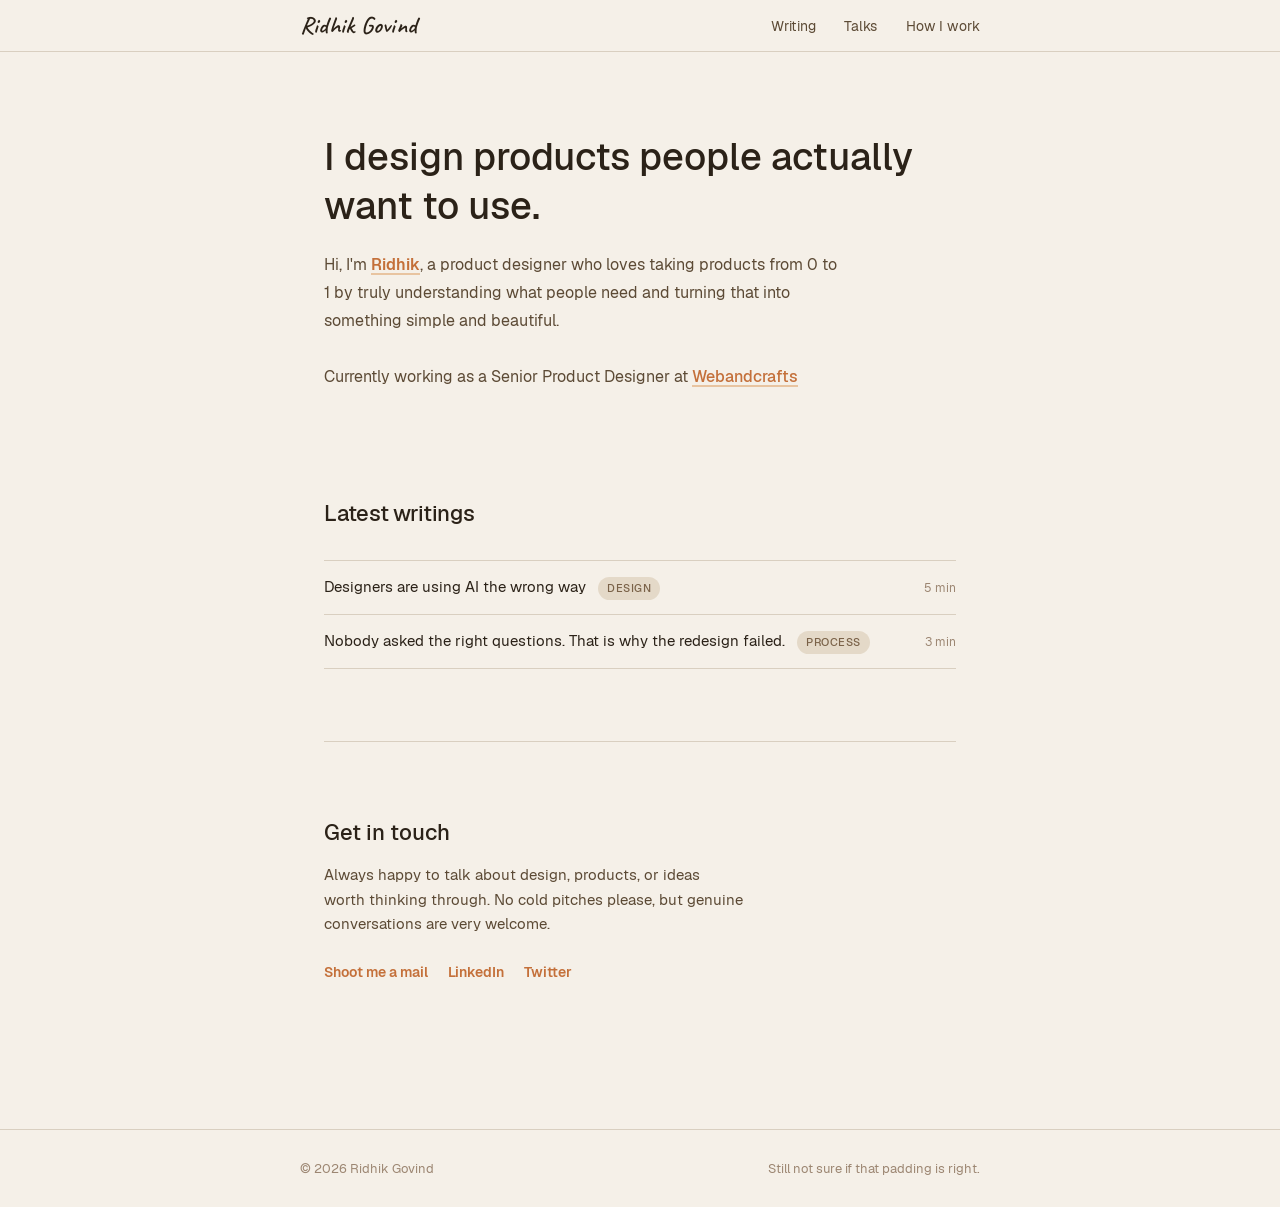
==== commit bf323c1c: "Update Open Graph, Twitter, and schema image paths to new filenames." ====
--- a/index.html
+++ b/index.html
@@ -19,7 +19,7 @@
   <meta property="og:url" content="https://ridhikgovind.com/" />
   <meta property="og:title" content="Ridhik Govind — Product Designer" />
   <meta property="og:description" content="I design products people actually want to use." />
-  <meta property="og:image" content="https://ridhikgovind.com/og-image.jpg" />
+  <meta property="og:image" content="https://ridhikgovind.com/ridhikgovind-og-image.jpg" />
   <meta property="og:image:width" content="1200" />
   <meta property="og:image:height" content="630" />
   <meta property="og:site_name" content="Ridhik Govind" />
@@ -30,7 +30,7 @@
   <meta name="twitter:url" content="https://ridhikgovind.com/" />
   <meta name="twitter:title" content="Ridhik Govind — Product Designer" />
   <meta name="twitter:description" content="I design products people actually want to use." />
-  <meta name="twitter:image" content="https://ridhikgovind.com/og-image.jpg" />
+  <meta name="twitter:image" content="https://ridhikgovind.com/ridhikgovind-og-image.jpg" />
   <meta name="twitter:creator" content="@fluffyRidz" />
 
   <!-- Structured Data / Schema Markup -->
@@ -40,7 +40,7 @@
     "@type": "Person",
     "name": "Ridhik Govind",
     "url": "https://ridhikgovind.com",
-    "image": "https://ridhikgovind.com/og-image.jpg",
+    "image": "https://ridhikgovind.com/ridhikgovind-og-image.jpg",
     "jobTitle": "Product Designer",
     "worksFor": {
       "@type": "Organization",
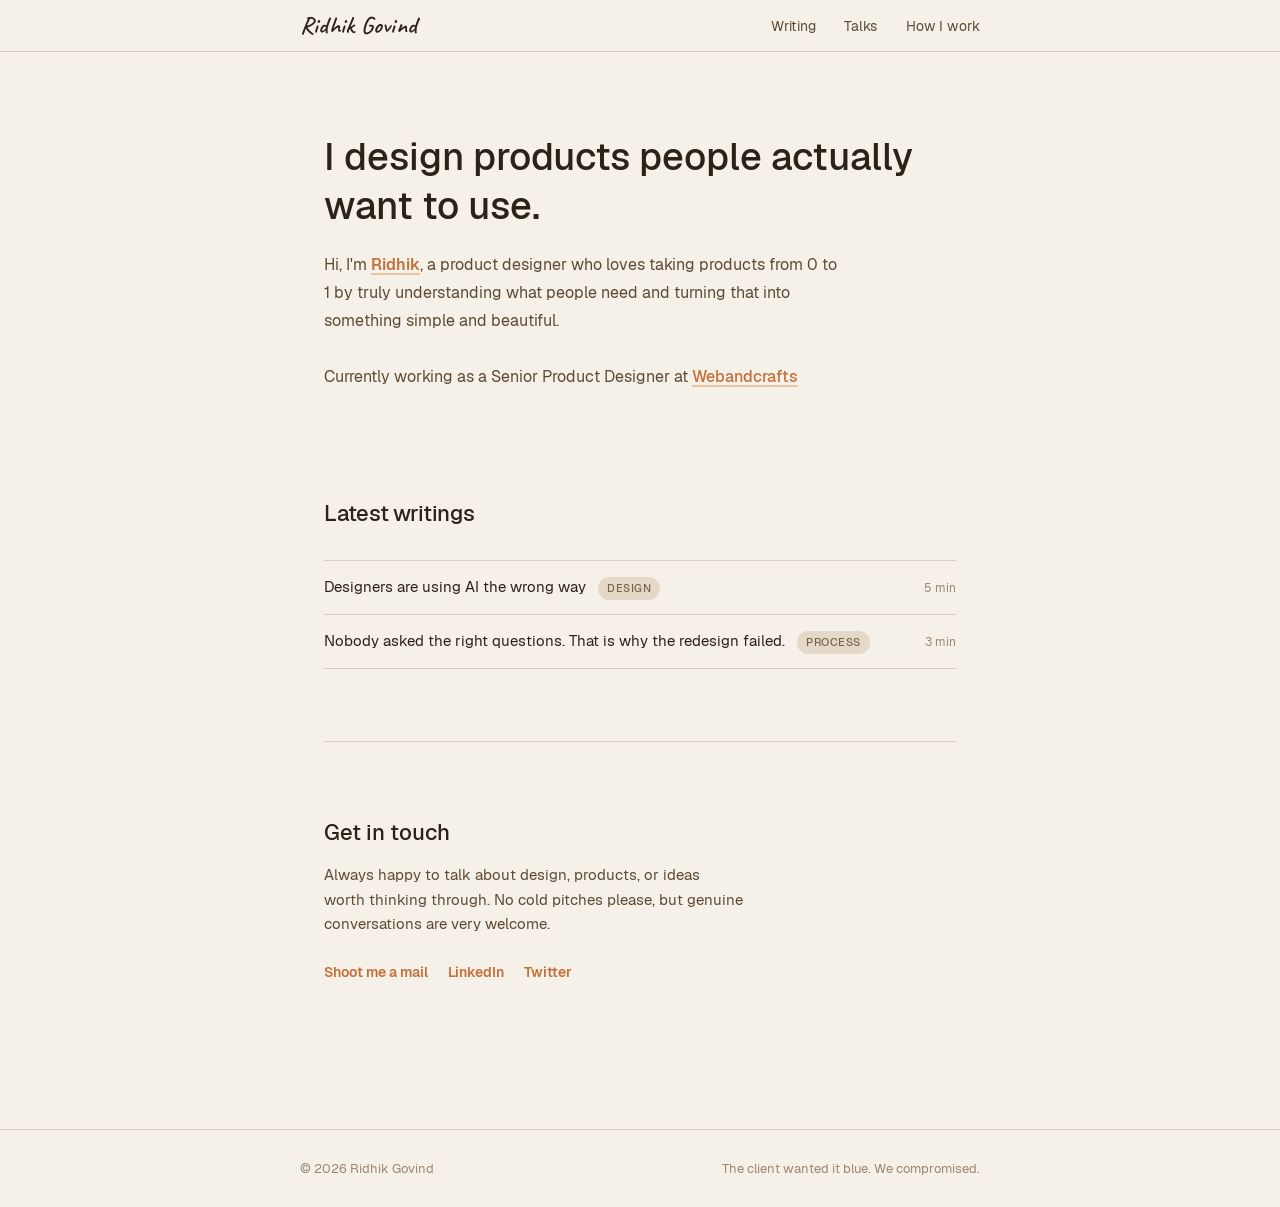
==== commit 523a2d94: "added google search console" ====
--- a/index.html
+++ b/index.html
@@ -17,7 +17,7 @@
   <!-- Open Graph / Facebook / LinkedIn -->
   <meta property="og:type" content="website" />
   <meta property="og:url" content="https://ridhikgovind.com/" />
-  <meta property="og:title" content="Ridhik Govind — Product Designer" />
+  <meta property="og:title" content="Ridhik Govind - Product Designer" />
   <meta property="og:description" content="I design products people actually want to use." />
   <meta property="og:image" content="https://ridhikgovind.com/ridhikgovind-og-image.jpg" />
   <meta property="og:image:width" content="1200" />
@@ -28,7 +28,7 @@
   <!-- Twitter Card -->
   <meta name="twitter:card" content="summary_large_image" />
   <meta name="twitter:url" content="https://ridhikgovind.com/" />
-  <meta name="twitter:title" content="Ridhik Govind — Product Designer" />
+  <meta name="twitter:title" content="Ridhik Govind - Product Designer" />
   <meta name="twitter:description" content="I design products people actually want to use." />
   <meta name="twitter:image" content="https://ridhikgovind.com/ridhikgovind-og-image.jpg" />
   <meta name="twitter:creator" content="@fluffyRidz" />
@@ -58,6 +58,8 @@
   <!-- Favicon -->
   <link rel="icon" type="image/x-icon" href="/favicon.ico" />
   <link rel="apple-touch-icon" sizes="180x180" href="/apple-touch-icon.png" />
+
+  <meta name="google-site-verification" content="zY6E53XG6cckX6e8xmNM_HsmLhy0-U05F5mhM4EW5MM" />
 
   <link rel="stylesheet" href="styles.css">
 </head>
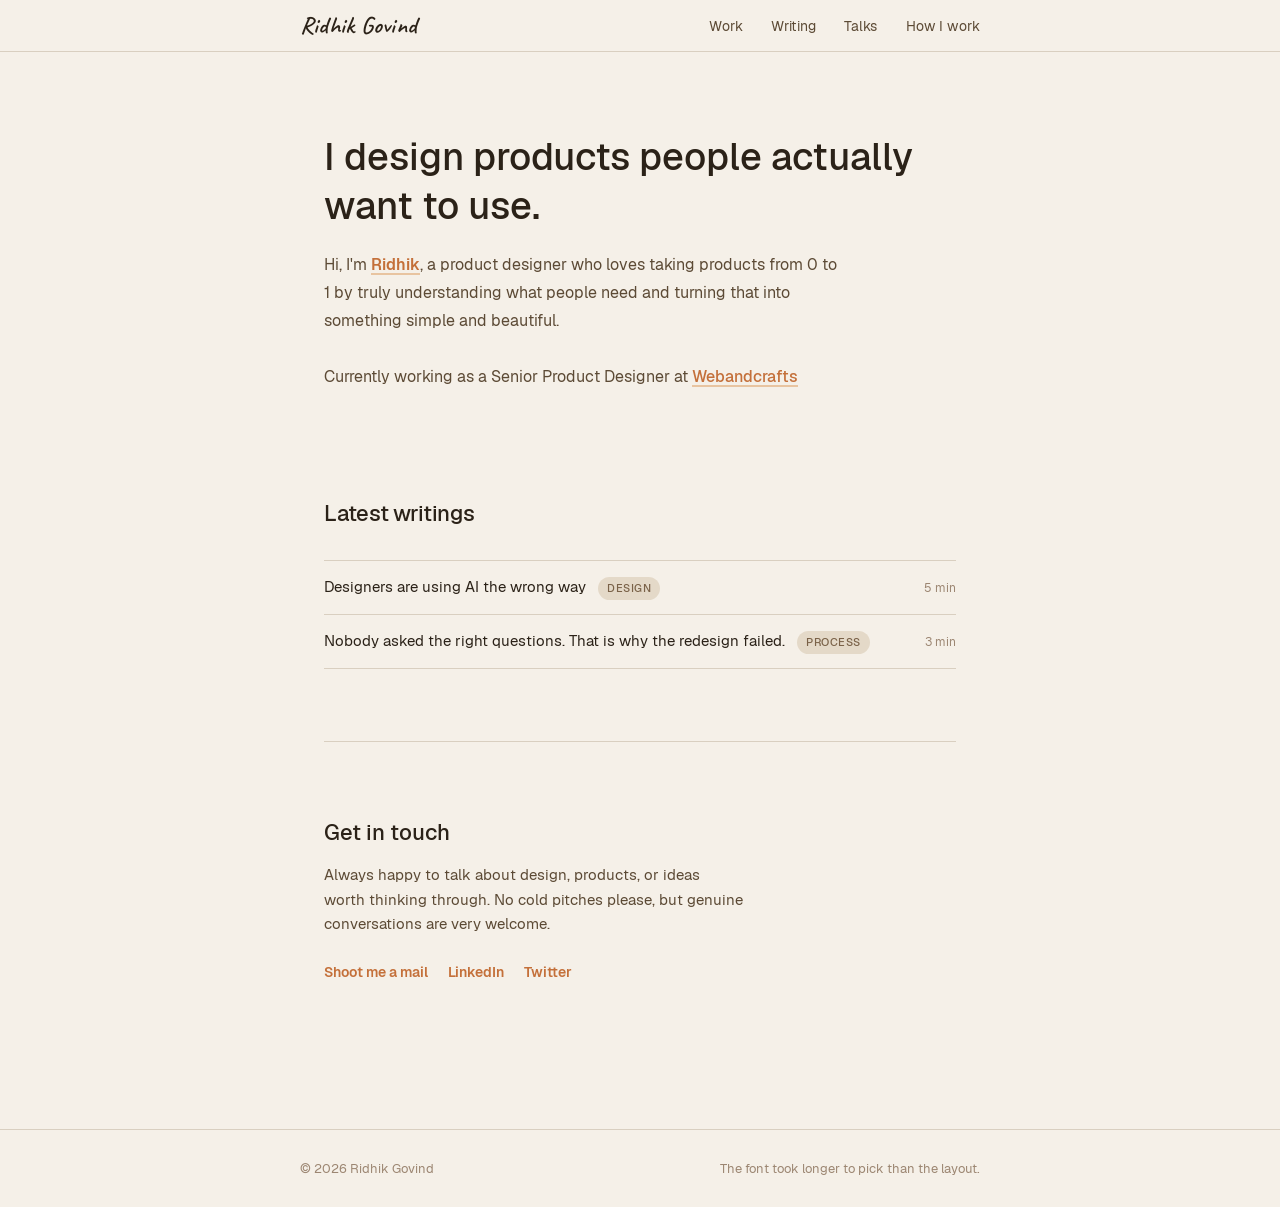
==== commit 7c6fa0c9: "Updates fav icon" ====
--- a/index.html
+++ b/index.html
@@ -56,8 +56,11 @@
   </script>
 
   <!-- Favicon -->
-  <link rel="icon" type="image/x-icon" href="/favicon.ico" />
   <link rel="apple-touch-icon" sizes="180x180" href="/apple-touch-icon.png" />
+  <link rel="icon" type="image/png" sizes="32x32" href="/favicon-32x32.png" />
+  <link rel="icon" type="image/png" sizes="16x16" href="/favicon-16x16.png" />
+  <link rel="manifest" href="/site.webmanifest" />
+  <link rel="shortcut icon" href="/favicon.ico" />
 
   <meta name="google-site-verification" content="zY6E53XG6cckX6e8xmNM_HsmLhy0-U05F5mhM4EW5MM" />
 
@@ -70,7 +73,7 @@
   <nav>
     <a href="index.html" class="nav-name">Ridhik Govind</a>
     <ul class="nav-links">
-      <!-- <li><a href="#work">Work</a></li> -->
+      <li><a href="work.html">Work</a></li>
       <li><a href="writing.html">Writing</a></li>
       <li><a href="talks.html">Talks</a></li>
       <li><a href="how-i-work.html">How I work</a></li>
--- a/styles.css
+++ b/styles.css
@@ -80,7 +80,7 @@
 
 /* GLOBAL LINK HOVER UNDERLINE */
 /* Only applies to inline links — block card anchors are excluded */
-a:not(.essay-full-item):not(.essay-item):not(.talk-item):not(.nav-name) {
+a:not(.essay-full-item):not(.essay-item):not(.talk-item):not(.nav-name):not(.work-item) {
   text-underline-offset: 3px;
   text-decoration-thickness: 1px;
   text-decoration-color: transparent;
@@ -89,7 +89,7 @@
     text-decoration-color 0.2s ease;
 }
 
-a:not(.essay-full-item):not(.essay-item):not(.talk-item):not(.nav-name):hover {
+a:not(.essay-full-item):not(.essay-item):not(.talk-item):not(.nav-name):not(.work-item):hover {
   text-decoration: underline;
   text-decoration-color: var(--accent);
   text-decoration-thickness: 1px;
@@ -1072,4 +1072,87 @@
 
 .essay-back-link:hover {
   color: var(--accent);
+}
+
+/* ─── WORK PAGE ────────────────────────────── */
+
+.work-section {
+  padding-top: 0;
+}
+
+.work-list {
+  display: flex;
+  flex-direction: column;
+  gap: 48px;
+}
+
+.work-item {
+  display: flex;
+  flex-direction: column;
+  gap: 16px;
+  text-decoration: none;
+  color: inherit;
+  animation: fadeUp 0.8s cubic-bezier(0.16, 1, 0.3, 1) 0.15s both;
+}
+
+.work-image-container {
+  width: 100%;
+  aspect-ratio: 16 / 10;
+  background: var(--bg-card);
+  border-radius: 8px;
+  overflow: hidden;
+  position: relative;
+  box-shadow: 0 8px 24px rgba(0,0,0,0.06);
+}
+
+.work-image-container img {
+  width: 100%;
+  height: 100%;
+  object-fit: cover;
+  transition: transform 0.4s ease;
+}
+
+.work-item:hover .work-image-container img {
+  transform: scale(1.02);
+}
+
+.work-details {
+  display: flex;
+  justify-content: space-between;
+  align-items: center;
+}
+
+.work-title-wrapper {
+  display: flex;
+  align-items: center;
+  gap: 8px;
+}
+
+.work-title {
+  /* No serif, keeping standard sans like talks / essays unless requested.
+     Wait, it seems other titles like talks are sans too mostly. 
+     If keeping with "essay-full-title", it's 15px font-weight 500. Let's make work title bigger. */
+  font-family: var(--serif);
+  font-size: 20px;
+  font-weight: 500;
+  color: var(--ink);
+  transition: color 0.15s;
+}
+
+.work-item:hover .work-title {
+  color: var(--accent);
+}
+
+.work-arrow {
+  opacity: 0;
+  transform: translateX(-10px);
+  transition: all 0.3s ease;
+  color: var(--accent);
+  font-size: 20px;
+  line-height: 1;
+}
+
+.work-item:hover .work-arrow {
+  opacity: 1;
+  transform: translateX(0);
 }
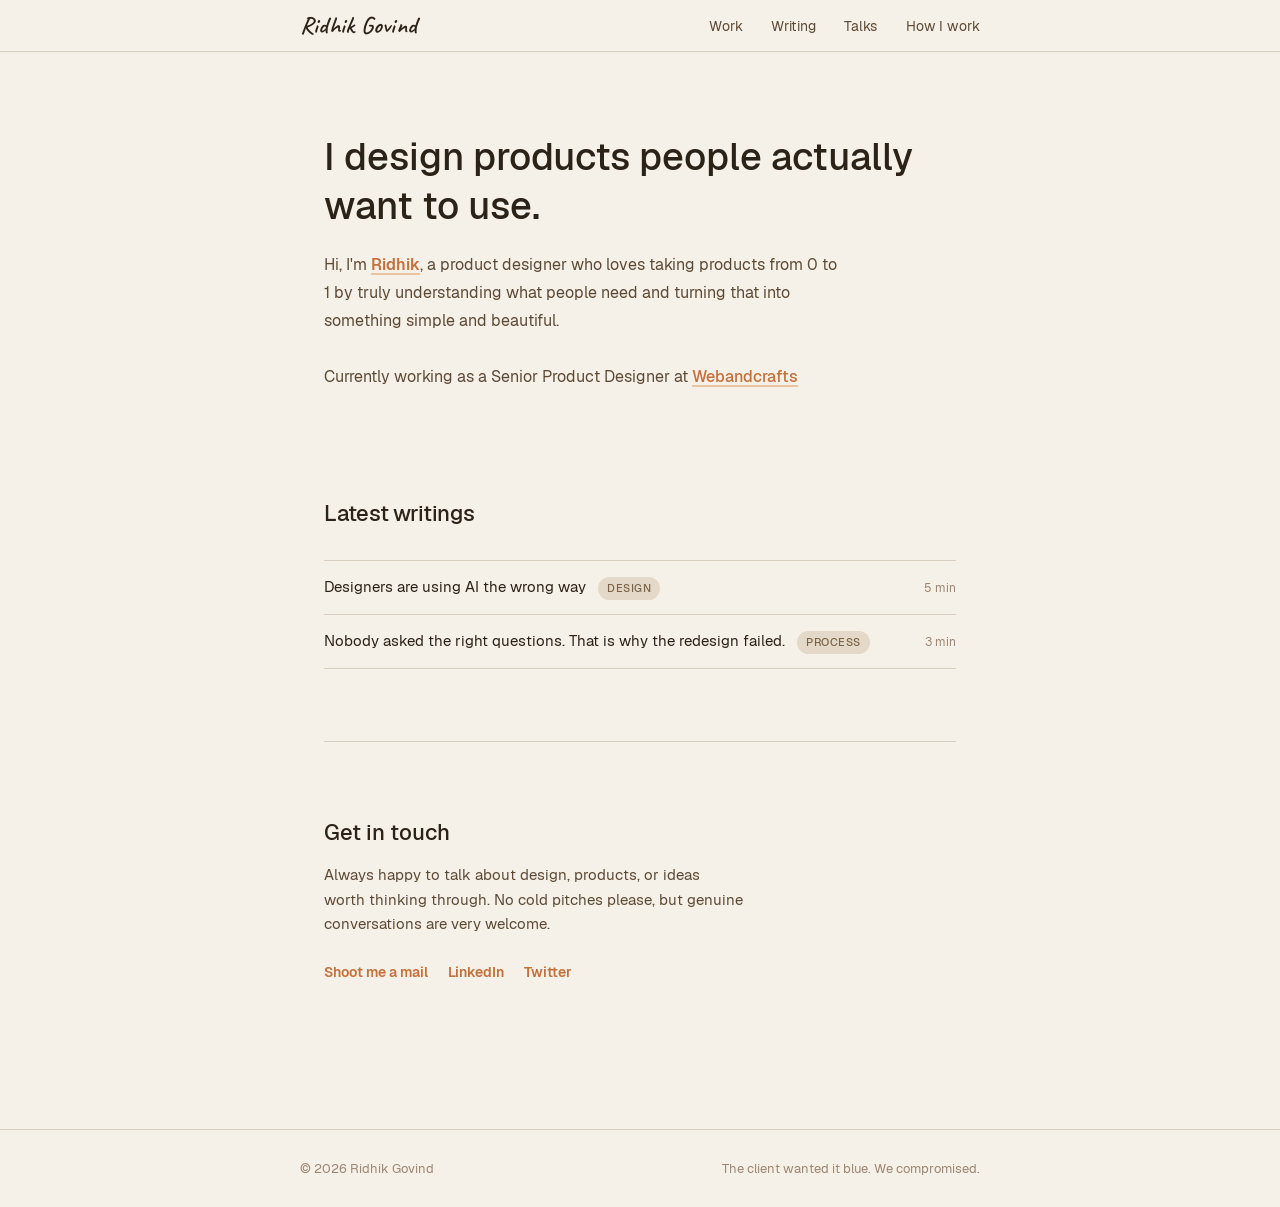
==== commit eb9c8094: "update some meta links" ====
--- a/index.html
+++ b/index.html
@@ -59,6 +59,9 @@
   <link rel="apple-touch-icon" sizes="180x180" href="/apple-touch-icon.png" />
   <link rel="icon" type="image/png" sizes="32x32" href="/favicon-32x32.png" />
   <link rel="icon" type="image/png" sizes="16x16" href="/favicon-16x16.png" />
+    <meta name="apple-mobile-web-app-title" content="Ridhik" />
+  <link rel="icon" type="image/png" sizes="96x96" href="/favicon-96x96.png" />
+  <link rel="icon" type="image/svg+xml" href="/favicon.svg" />
   <link rel="manifest" href="/site.webmanifest" />
   <link rel="shortcut icon" href="/favicon.ico" />
 
@@ -71,7 +74,7 @@
 
   <!-- NAV -->
   <nav>
-    <a href="index.html" class="nav-name">Ridhik Govind</a>
+    <a href="/" class="nav-name">Ridhik Govind</a>
     <ul class="nav-links">
       <li><a href="work.html">Work</a></li>
       <li><a href="writing.html">Writing</a></li>
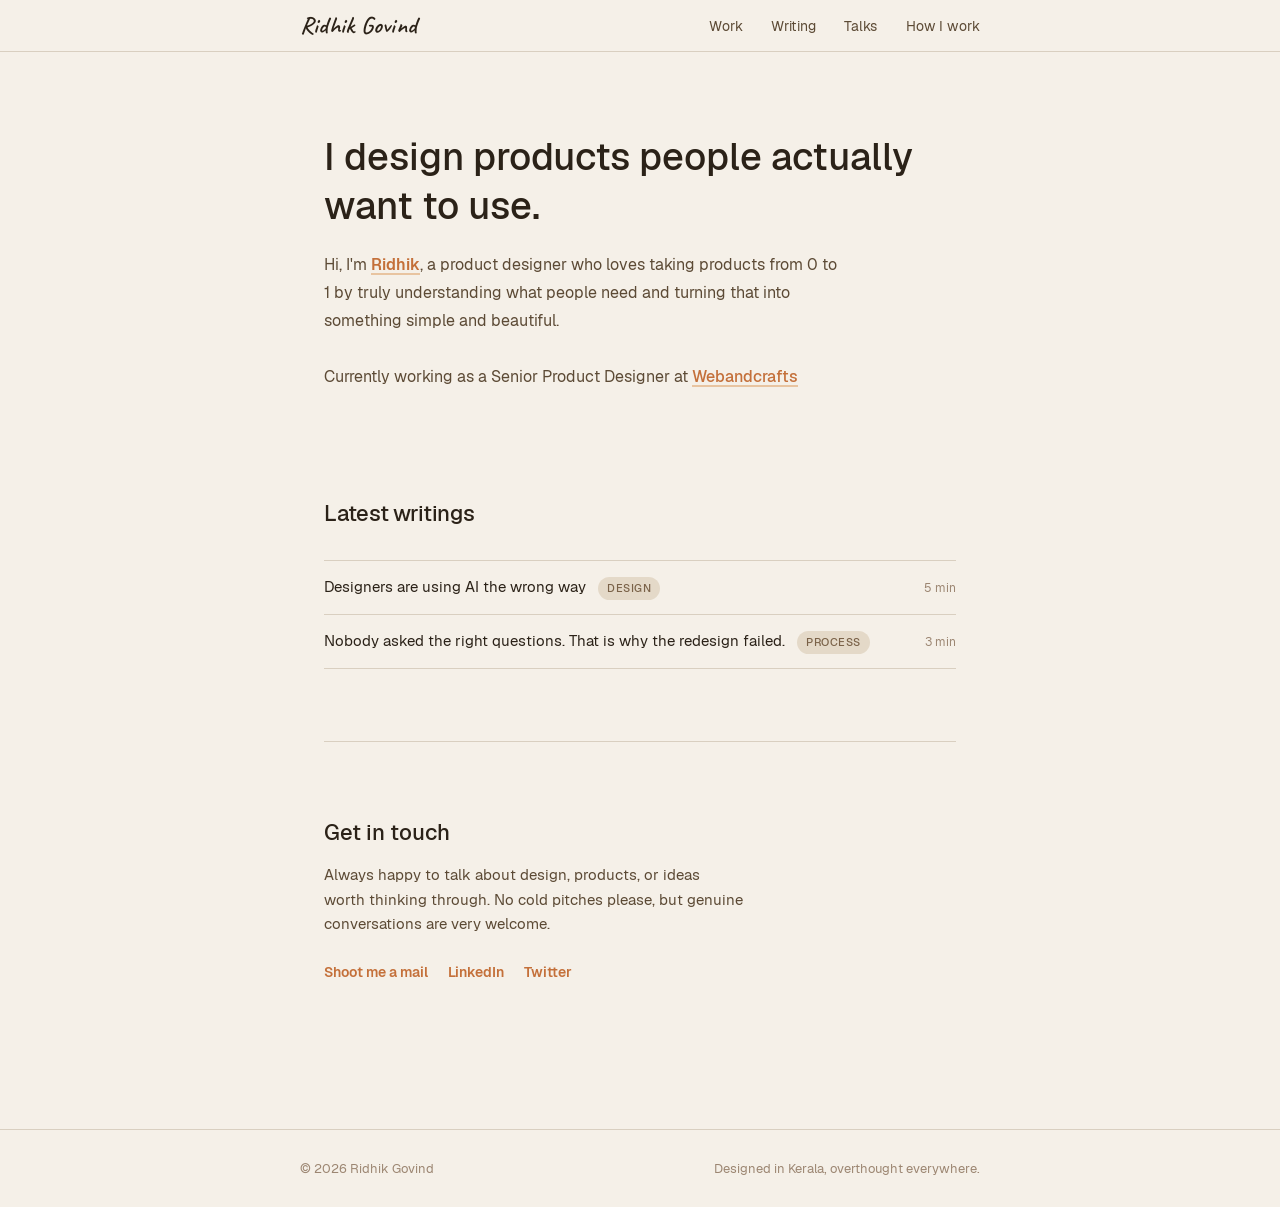
==== commit 69a7899f: "refactor: Relocate site assets to a dedicated `assets/` directory, update content linking paths, and" ====
--- a/index.html
+++ b/index.html
@@ -19,7 +19,7 @@
   <meta property="og:url" content="https://ridhikgovind.com/" />
   <meta property="og:title" content="Ridhik Govind - Product Designer" />
   <meta property="og:description" content="I design products people actually want to use." />
-  <meta property="og:image" content="https://ridhikgovind.com/ridhikgovind-og-image.jpg" />
+  <meta property="og:image" content="https://ridhikgovind.com/assets/images/ridhikgovind-og-image.jpg" />
   <meta property="og:image:width" content="1200" />
   <meta property="og:image:height" content="630" />
   <meta property="og:site_name" content="Ridhik Govind" />
@@ -30,7 +30,7 @@
   <meta name="twitter:url" content="https://ridhikgovind.com/" />
   <meta name="twitter:title" content="Ridhik Govind - Product Designer" />
   <meta name="twitter:description" content="I design products people actually want to use." />
-  <meta name="twitter:image" content="https://ridhikgovind.com/ridhikgovind-og-image.jpg" />
+  <meta name="twitter:image" content="https://ridhikgovind.com/assets/images/ridhikgovind-og-image.jpg" />
   <meta name="twitter:creator" content="@fluffyRidz" />
 
   <!-- Structured Data / Schema Markup -->
@@ -40,7 +40,7 @@
     "@type": "Person",
     "name": "Ridhik Govind",
     "url": "https://ridhikgovind.com",
-    "image": "https://ridhikgovind.com/ridhikgovind-og-image.jpg",
+    "image": "https://ridhikgovind.com/assets/images/ridhikgovind-og-image.jpg",
     "jobTitle": "Product Designer",
     "worksFor": {
       "@type": "Organization",
@@ -56,14 +56,14 @@
   </script>
 
   <!-- Favicon -->
-  <link rel="apple-touch-icon" sizes="180x180" href="/apple-touch-icon.png" />
-  <link rel="icon" type="image/png" sizes="32x32" href="/favicon-32x32.png" />
-  <link rel="icon" type="image/png" sizes="16x16" href="/favicon-16x16.png" />
+  <link rel="apple-touch-icon" sizes="180x180" href="/assets/icons/apple-touch-icon.png" />
+  <link rel="icon" type="image/png" sizes="32x32" href="/assets/icons/favicon-32x32.png" />
+  <link rel="icon" type="image/png" sizes="16x16" href="/assets/icons/favicon-16x16.png" />
     <meta name="apple-mobile-web-app-title" content="Ridhik" />
-  <link rel="icon" type="image/png" sizes="96x96" href="/favicon-96x96.png" />
-  <link rel="icon" type="image/svg+xml" href="/favicon.svg" />
-  <link rel="manifest" href="/site.webmanifest" />
-  <link rel="shortcut icon" href="/favicon.ico" />
+  <link rel="icon" type="image/png" sizes="96x96" href="/assets/icons/favicon-96x96.png" />
+  <link rel="icon" type="image/svg+xml" href="/assets/icons/favicon.svg" />
+  <link rel="manifest" href="/assets/icons/site.webmanifest" />
+  <link rel="shortcut icon" href="/assets/icons/favicon.ico" />
 
   <meta name="google-site-verification" content="zY6E53XG6cckX6e8xmNM_HsmLhy0-U05F5mhM4EW5MM" />
 
@@ -107,7 +107,7 @@
         <h2 class="section-label">Latest writings</h2>
         <div class="essay-list">
 
-          <a href="writing/designers-using-ai-wrong.html" class="essay-item">
+          <a href="content/writing/designers-using-ai-wrong.html" class="essay-item">
             <div class="essay-left">
               <span class="essay-title">Designers are using AI the wrong way</span>
               <span class="essay-tag">Design</span>
@@ -115,7 +115,7 @@
             <span class="essay-reads">5 min</span>
           </a>
 
-          <a href="writing/nobody-asked-the-right-questions.html" class="essay-item">
+          <a href="content/writing/nobody-asked-the-right-questions.html" class="essay-item">
             <div class="essay-left">
               <span class="essay-title">Nobody asked the right questions. That is why the redesign failed.</span>
               <span class="essay-tag">Process</span>
@@ -178,4 +178,4 @@
 
 </body>
 
-</html>+</html>
--- a/styles.css
+++ b/styles.css
@@ -2,7 +2,7 @@
 
 @font-face {
   font-family: 'Geist';
-  src: url('fonts/Geist-Regular.woff2') format('woff2');
+  src: url('assets/fonts/Geist-Regular.woff2') format('woff2');
   font-weight: 400;
   font-style: normal;
   font-display: swap;
@@ -10,7 +10,7 @@
 
 @font-face {
   font-family: 'Geist';
-  src: url('fonts/Geist-Medium.woff2') format('woff2');
+  src: url('assets/fonts/Geist-Medium.woff2') format('woff2');
   font-weight: 500;
   font-style: normal;
   font-display: swap;
@@ -18,7 +18,7 @@
 
 @font-face {
   font-family: 'Geist';
-  src: url('fonts/Geist-SemiBold.woff2') format('woff2');
+  src: url('assets/fonts/Geist-SemiBold.woff2') format('woff2');
   font-weight: 600;
   font-style: normal;
   font-display: swap;
@@ -26,7 +26,7 @@
 
 @font-face {
   font-family: 'Geist';
-  src: url('fonts/Geist-Bold.woff2') format('woff2');
+  src: url('assets/fonts/Geist-Bold.woff2') format('woff2');
   font-weight: 700;
   font-style: normal;
   font-display: swap;
@@ -34,7 +34,7 @@
 
 @font-face {
   font-family: 'Geist';
-  src: url('fonts/Geist-Black.woff2') format('woff2');
+  src: url('assets/fonts/Geist-Black.woff2') format('woff2');
   font-weight: 900;
   font-style: normal;
   font-display: swap;
@@ -264,7 +264,7 @@
   left: 50%;
   width: 150px;
   height: 160px;
-  background-image: url('ridhik-polaroid-4-onhover.jpg');
+  background-image: url('assets/images/ridhik-polaroid-4-onhover.jpg');
   background-size: contain;
   background-repeat: no-repeat;
   background-position: center;
@@ -318,7 +318,7 @@
   left: 50%;
   width: 120px;
   height: 48px;
-  background-image: url('wac-logo-onhover.png');
+  background-image: url('assets/images/wac-logo-onhover.png');
   background-size: contain;
   background-repeat: no-repeat;
   background-position: center;
@@ -1155,4 +1155,4 @@
 .work-item:hover .work-arrow {
   opacity: 1;
   transform: translateX(0);
-}+}
